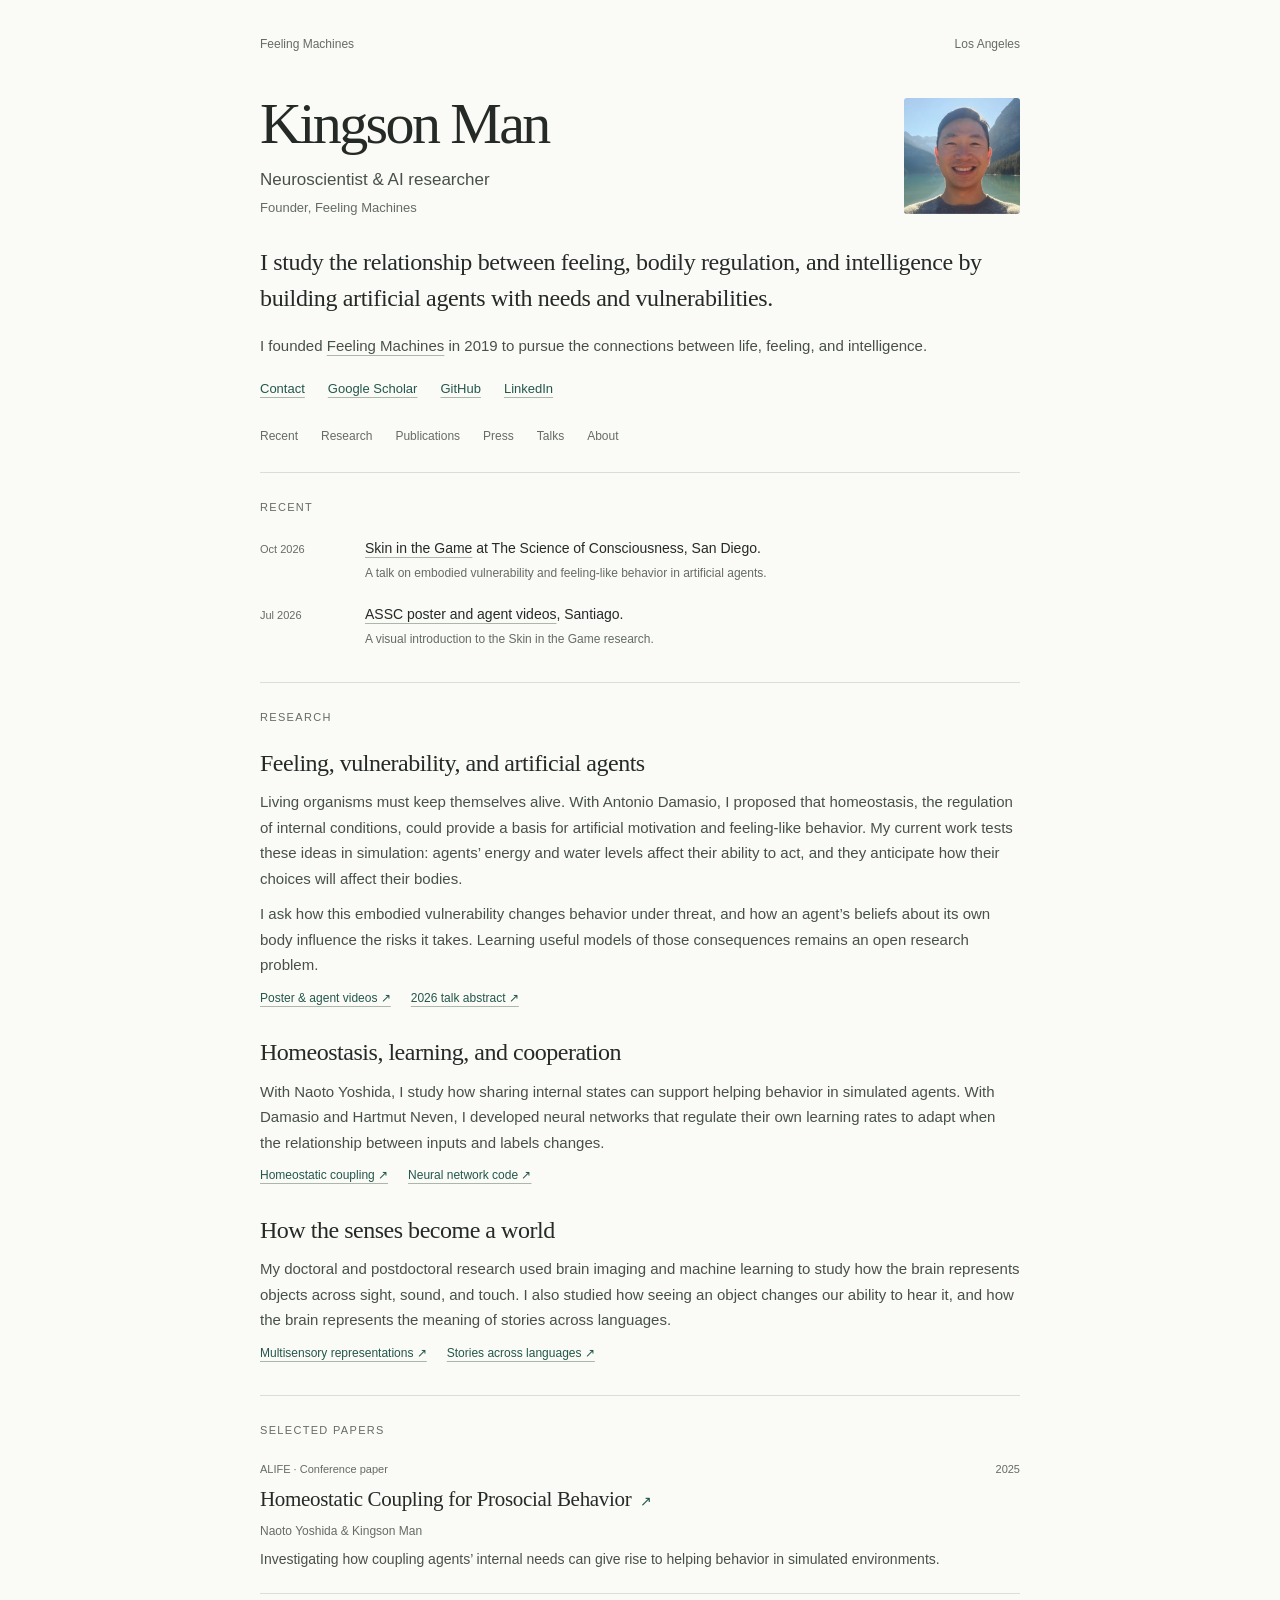
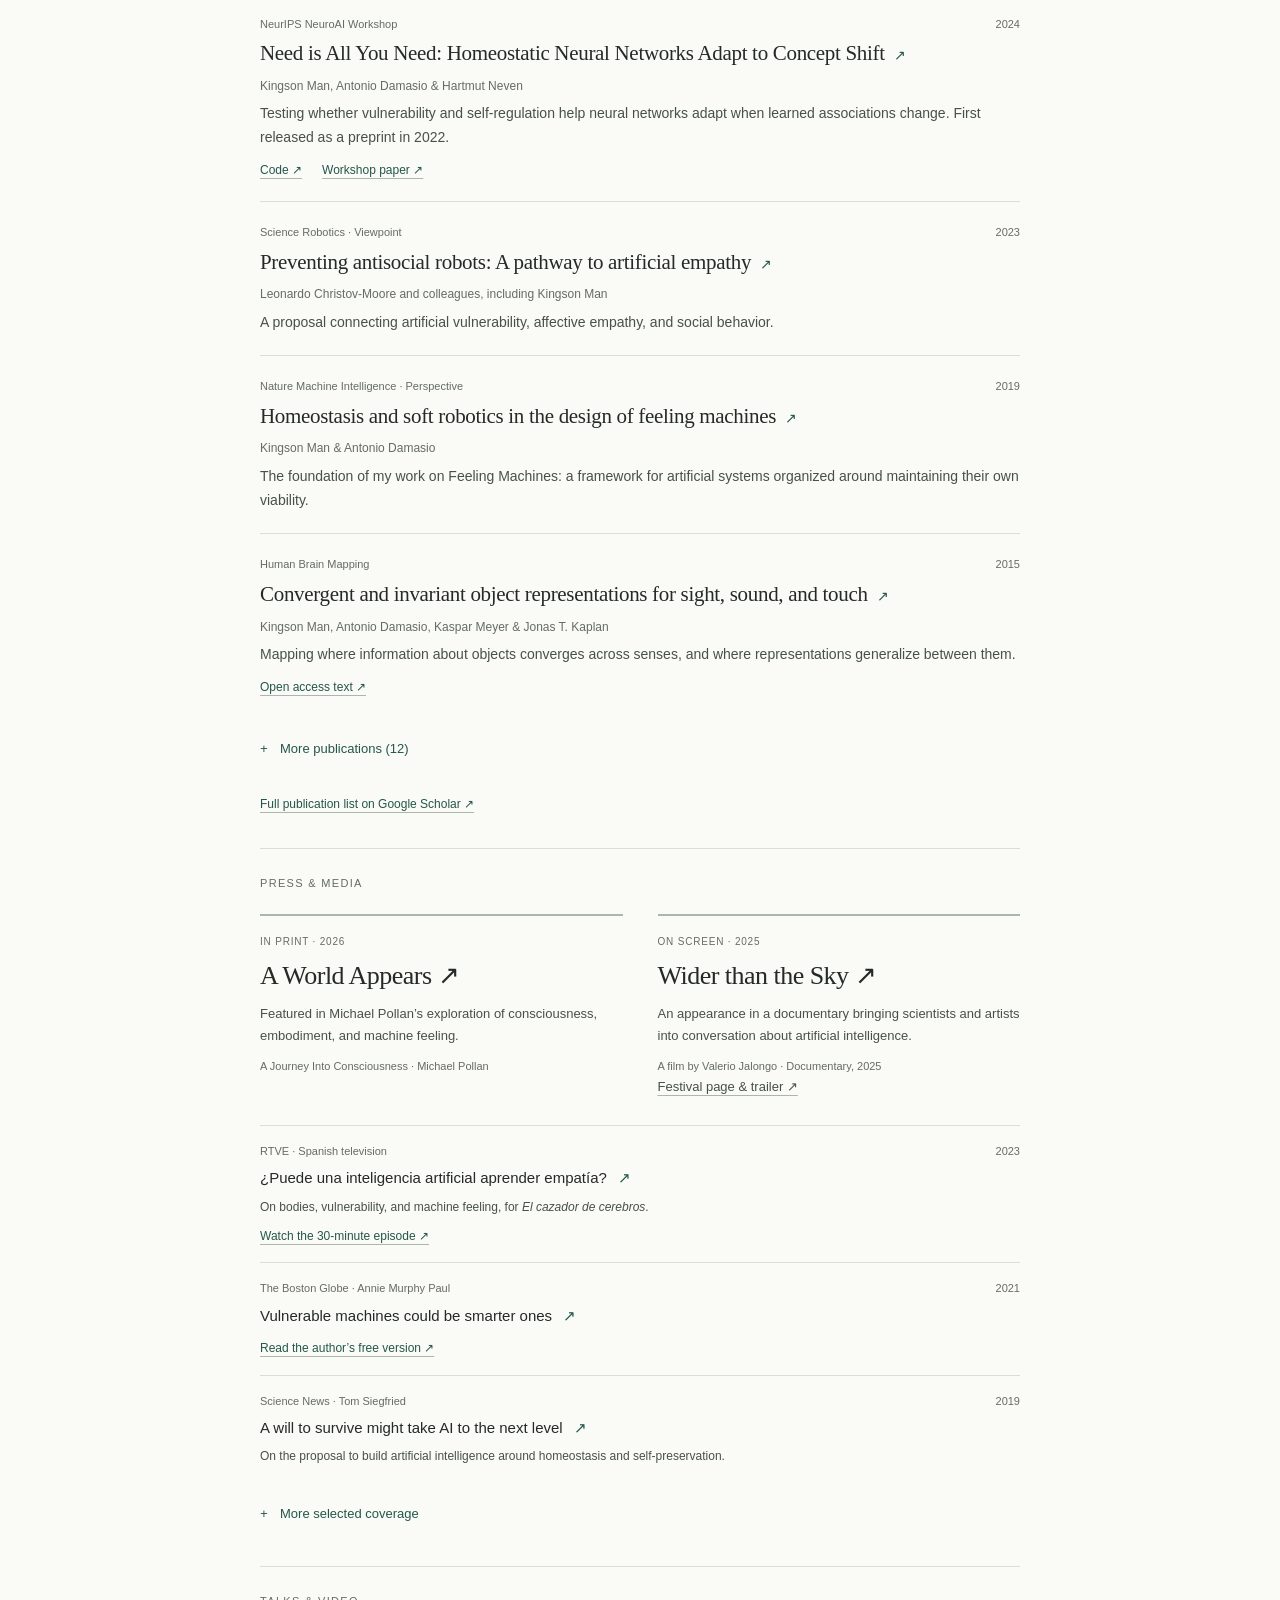
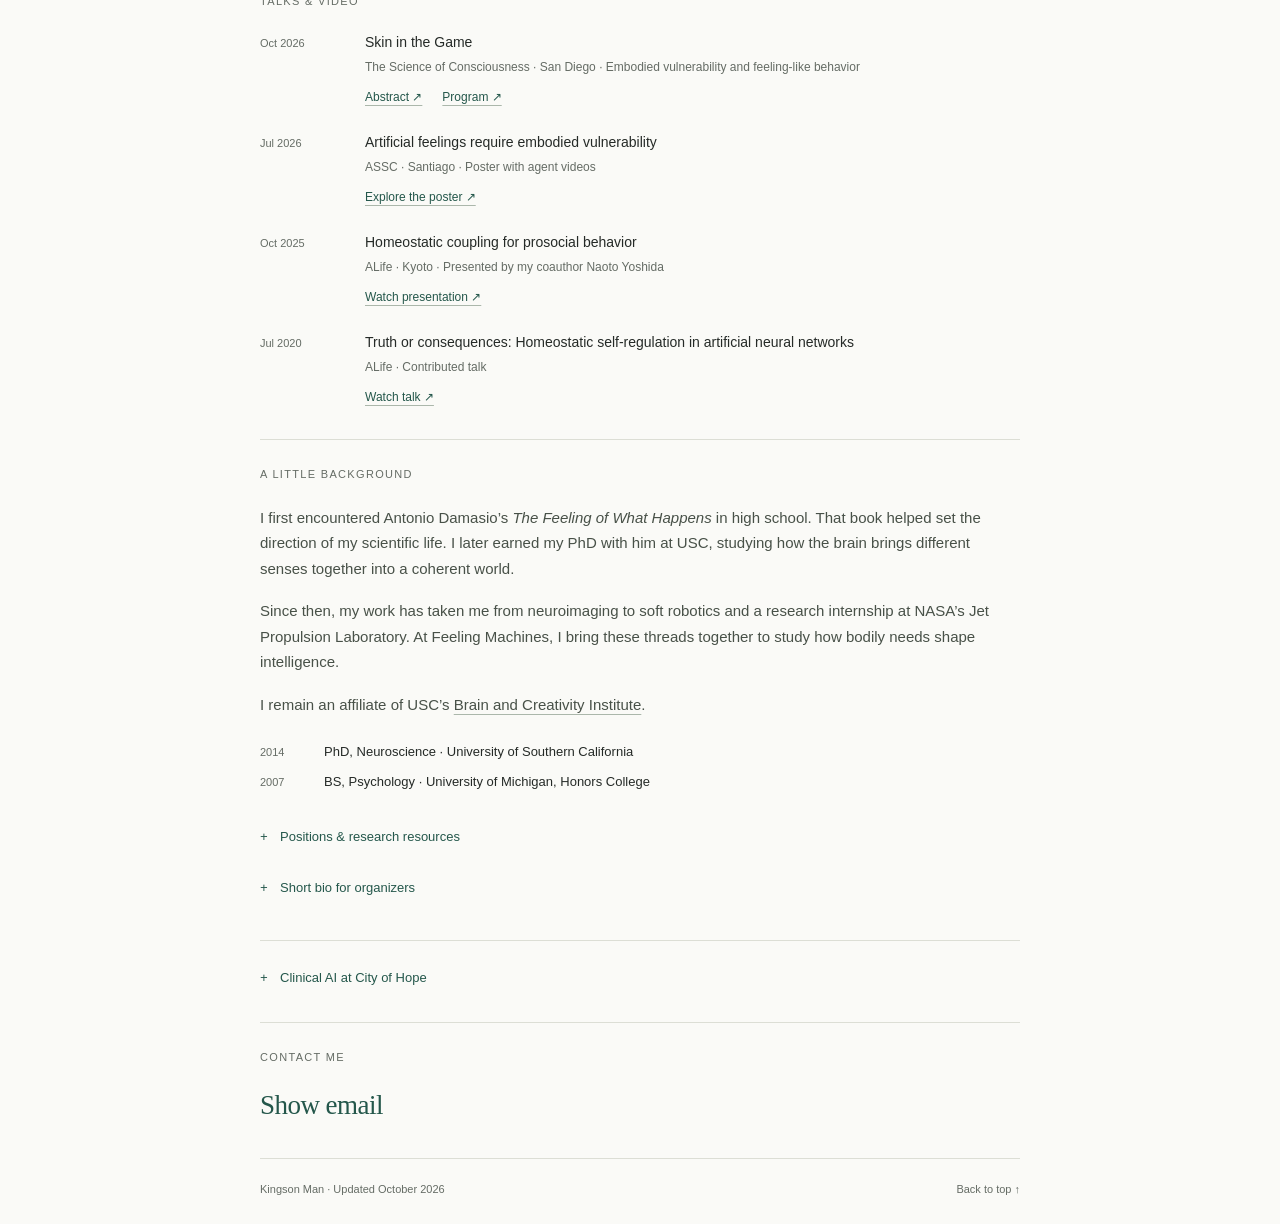
==== kingson/index.html @ 1a61a720 "Publish Kingson Man scientific profile" ====
<!doctype html>
<html lang="en">
<head>
  <meta charset="utf-8">
  <meta name="viewport" content="width=device-width, initial-scale=1">
  <meta name="description" content="Kingson Man is a neuroscientist studying feeling, homeostasis, and embodied intelligence at Feeling Machines. Research, selected publications, and press.">
  <link rel="canonical" href="https://feelingmachines.net/kingson/">
  <meta name="theme-color" content="#fafaf7">
  <meta name="author" content="Kingson Man">
  <meta property="og:title" content="Kingson Man — Neuroscience & AI">
  <meta property="og:description" content="Brains, bodies, and machines. Research, writing, and conversations with neuroscientist Kingson Man.">
  <meta property="og:type" content="profile">
  <meta property="og:url" content="https://feelingmachines.net/kingson/">
  <meta property="profile:first_name" content="Kingson">
  <meta property="profile:last_name" content="Man">
  <title>Kingson Man — Neuroscience & AI</title>
  <link rel="icon" type="image/svg+xml" href="./favicon.svg">
  <link rel="stylesheet" href="./styles.css">
  <script src="./contact.js" defer></script>
</head>
<body>
  <a class="skip-link" href="#main">Skip to content</a>
  <div class="page">
    <header class="masthead">
      <a class="home-link" href="https://www.feelingmachines.net/">Feeling Machines</a>
      <span class="location">Los Angeles</span>
    </header>
    <main id="main">
      <section class="intro" aria-labelledby="name">
        <div class="intro-heading">
          <h1 id="name">Kingson Man</h1>
          <p class="role">Neuroscientist &amp; AI researcher</p>
          <p class="affiliations">Founder, Feeling Machines</p>
        </div>
        <figure class="portrait">
          <img src="./assets/kingson-linkedin.jpg" width="200" height="200" alt="Kingson Man smiling beside a mountain lake" fetchpriority="high">
        </figure>
        <div class="intro-copy">
          <p class="lead">I study the relationship between feeling, bodily regulation, and intelligence by building artificial agents with needs and vulnerabilities.</p>
          <p>I founded <a href="https://www.feelingmachines.net/">Feeling Machines</a> in 2019 to pursue the connections between life, feeling, and intelligence.</p>
        </div>
        <div class="profile-links" aria-label="Profile links">
          <a href="#contact">Contact</a>
          <a href="https://scholar.google.com/citations?user=hG2vvYgAAAAJ&amp;hl=en">Google Scholar</a>
          <a href="https://github.com/kingsonman">GitHub</a>
          <a href="https://www.linkedin.com/in/kingson-man-005231173/">LinkedIn</a>
        </div>
      </section>
      <nav class="toc" aria-label="Sections">
        <a href="#recent">Recent</a><a href="#research">Research</a><a href="#publications">Publications</a><a href="#press">Press</a><a href="#talks">Talks</a><a href="#about">About</a>
      </nav>

      <section class="section" id="recent" aria-labelledby="recent-label">
        <h2 class="section-label" id="recent-label">Recent</h2>
        <div class="section-body">
          <ul class="dated-list">
            <li><time datetime="2026-10">Oct 2026</time><div><a href="https://tsc2026.org/abstracts_html/kingson-man.html">Skin in the Game</a> at The Science of Consciousness, San Diego.<small>A talk on embodied vulnerability and feeling-like behavior in artificial agents.</small></div></li>
            
            <li><time datetime="2026-07">Jul 2026</time><div><a href="https://feelingmachines.net/assc2026/">ASSC poster and agent videos</a>, Santiago.<small>A visual introduction to the Skin in the Game research.</small></div></li>
          </ul>
        </div>
      </section>

      <section class="section" id="research" aria-labelledby="research-label">
        <h2 class="section-label" id="research-label">Research</h2>
        <div class="section-body">
          <div class="research-topic">
            <h3>Feeling, vulnerability, and artificial agents</h3>
            <p>Living organisms must keep themselves alive. With Antonio Damasio, I proposed that homeostasis, the regulation of internal conditions, could provide a basis for artificial motivation and feeling-like behavior. My current work tests these ideas in simulation: agents’ energy and water levels affect their ability to act, and they anticipate how their choices will affect their bodies.</p>
            <p>I ask how this embodied vulnerability changes behavior under threat, and how an agent’s beliefs about its own body influence the risks it takes. Learning useful models of those consequences remains an open research problem.</p>
            <p class="resource-links"><a href="https://feelingmachines.net/assc2026/">Poster &amp; agent videos ↗</a><a href="https://tsc2026.org/abstracts_html/kingson-man.html">2026 talk abstract ↗</a></p>
          </div>
          <div class="research-topic">
            <h3>Homeostasis, learning, and cooperation</h3>
            <p>With Naoto Yoshida, I study how sharing internal states can support helping behavior in simulated agents. With Damasio and Hartmut Neven, I developed neural networks that regulate their own learning rates to adapt when the relationship between inputs and labels changes.</p>
            <p class="resource-links"><a href="https://arxiv.org/abs/2506.12894">Homeostatic coupling ↗</a><a href="https://github.com/kingsonman/homeostatic-neural-networks">Neural network code ↗</a></p>
          </div>
          
          <div class="research-topic">
            <h3>How the senses become a world</h3>
            <p>My doctoral and postdoctoral research used brain imaging and machine learning to study how the brain represents objects across sight, sound, and touch. I also studied how seeing an object changes our ability to hear it, and how the brain represents the meaning of stories across languages.</p>
            <p class="resource-links"><a href="https://doi.org/10.1002/hbm.22867">Multisensory representations ↗</a><a href="https://pmc.ncbi.nlm.nih.gov/articles/PMC6867091/">Stories across languages ↗</a></p>
          </div>
        </div>
      </section>

      <section class="section" id="publications" aria-labelledby="publications-label">
        <h2 class="section-label" id="publications-label">Selected papers</h2>
        <div class="section-body">
          <ol class="papers">
            
            <li class="paper">
              <div class="paper-meta"><span>ALIFE · Conference paper</span><time datetime="2025">2025</time></div>
              <h3><a href="https://arxiv.org/abs/2506.12894">Homeostatic Coupling for Prosocial Behavior <span class="arrow" aria-hidden="true">↗</span></a></h3>
              <p class="authors">Naoto Yoshida &amp; Kingson Man</p>
              <p>Investigating how coupling agents’ internal needs can give rise to helping behavior in simulated environments.</p>
            </li>
            
            <li class="paper">
              <div class="paper-meta"><span>NeurIPS NeuroAI Workshop</span><time datetime="2024">2024</time></div>
              <h3><a href="https://arxiv.org/abs/2205.08645">Need is All You Need: Homeostatic Neural Networks Adapt to Concept Shift <span class="arrow" aria-hidden="true">↗</span></a></h3>
              <p class="authors">Kingson Man, Antonio Damasio &amp; Hartmut Neven</p>
              <p>Testing whether vulnerability and self-regulation help neural networks adapt when learned associations change. First released as a preprint in 2022.</p><p class="resource-links"><a href="https://github.com/kingsonman/homeostatic-neural-networks">Code ↗</a><a href="https://openreview.net/forum?id=ryVUkFPfdF">Workshop paper ↗</a></p>
            </li>
            <li class="paper">
              <div class="paper-meta"><span>Science Robotics · Viewpoint</span><time datetime="2023">2023</time></div>
              <h3><a href="https://doi.org/10.1126/scirobotics.abq3658">Preventing antisocial robots: A pathway to artificial empathy <span class="arrow" aria-hidden="true">↗</span></a></h3>
              <p class="authors">Leonardo Christov-Moore and colleagues, including Kingson Man</p>
              <p>A proposal connecting artificial vulnerability, affective empathy, and social behavior.</p>
            </li>
            <li class="paper">
              <div class="paper-meta"><span>Nature Machine Intelligence · Perspective</span><time datetime="2019">2019</time></div>
              <h3><a href="https://www.nature.com/articles/s42256-019-0103-7">Homeostasis and soft robotics in the design of feeling machines <span class="arrow" aria-hidden="true">↗</span></a></h3>
              <p class="authors">Kingson Man &amp; Antonio Damasio</p>
              <p>The foundation of my work on Feeling Machines: a framework for artificial systems organized around maintaining their own viability.</p>
            </li>
            <li class="paper">
              <div class="paper-meta"><span>Human Brain Mapping</span><time datetime="2015">2015</time></div>
              <h3><a href="https://doi.org/10.1002/hbm.22867">Convergent and invariant object representations for sight, sound, and touch <span class="arrow" aria-hidden="true">↗</span></a></h3>
              <p class="authors">Kingson Man, Antonio Damasio, Kaspar Meyer &amp; Jonas T. Kaplan</p>
              <p>Mapping where information about objects converges across senses, and where representations generalize between them.</p><p class="resource-links"><a href="https://pmc.ncbi.nlm.nih.gov/articles/PMC6869094/">Open access text ↗</a></p>
            </li>
          </ol>
          <details class="bibliography"><summary>More publications (12)</summary><div class="bibliography-body"><h3>Homeostasis and feeling in artificial agents</h3><ol class="entries"><li><span class="when">2024</span><div class="what"><a href="https://arxiv.org/abs/2412.12103">Empathic coupling of homeostatic states for intrinsic prosociality</a><span class="sub">Yoshida N, <b class="me">Man K</b>. NeurIPS 2024 Workshop on Intrinsically Motivated Open-ended Learning.<span class="x"><a href="https://openreview.net/forum?id=efXcvMnqEl">OpenReview</a></span></span></div></li>
<li><span class="when">2021</span><div class="what"><a href="https://doi.org/10.1038/s42256-020-00281-z">AI reflections in 2020</a><span class="sub">Jobin A, <b class="me">Man K</b>, Damasio A, et al. <i>Nature Machine Intelligence</i> 3.</span></div></li>
<li><span class="when">2020</span><div class="what"><a href="https://doi.org/10.1162/isal_a_00341">Truth or consequences: Homeostatic self-regulation in artificial neural networks</a><span class="sub"><b class="me">Man K</b>, Damasio A. <i>Proceedings of the Artificial Life Conference 2020</i>, 146-147.<span class="x"><a href="https://www.youtube.com/watch?v=JtNFRAKdJ7U">video</a></span></span></div></li>
<li><span class="when">2019</span><div class="what"><a href="https://ceur-ws.org/Vol-2287/short3.pdf">Homeostatically motivated intelligence for feeling machines</a><span class="sub"><b class="me">Man K</b>, Damasio A. AAAI Spring Symposium on Towards Conscious AI Systems. CEUR Workshop Proceedings 2287.</span></div></li></ol>

<h3>Neuroscience</h3><ol class="entries"><li><span class="when">2020</span><div class="what"><a href="https://doi.org/10.1093/nc/niaa014">Seeing objects improves our hearing of the sounds they make</a><span class="sub"><b class="me">Man K</b>, Melo G, Damasio A, Kaplan J. <i>Neuroscience of Consciousness</i> 2020(1), niaa014.<span class="x"><a href="https://pmc.ncbi.nlm.nih.gov/articles/PMC7415264/">free text</a></span></span></div></li>
<li><span class="when">2017</span><div class="what"><a href="https://doi.org/10.1002/hbm.23814">Decoding the neural representation of story meanings across languages</a><span class="sub">Dehghani M, Boghrati R, <b class="me">Man K</b>, Hoover J, Gimbel SI, Vaswani A, Zevin JD, Immordino-Yang MH, Gordon AS, Damasio A, Kaplan JT. <i>Human Brain Mapping</i> 38(12), 6096-6106.<span class="x"><a href="https://pmc.ncbi.nlm.nih.gov/articles/PMC6867091/">free text</a></span></span></div></li>
<li><span class="when">2015</span><div class="what"><a href="https://doi.org/10.3389/fnhum.2015.00151">Multivariate cross-classification: Applying machine learning techniques to characterize abstraction in neural representations</a><span class="sub">Kaplan JT, <b class="me">Man K</b>, Greening SG. <i>Frontiers in Human Neuroscience</i> 9, 151.</span></div></li>
<li><span class="when">2014</span><div class="what"><a href="https://doi.org/10.25549/usctheses-c3-471975">Mapping the neural architecture of concepts</a><span class="sub"><b class="me">Man K</b>. PhD dissertation, University of Southern California.</span></div></li>
<li><span class="when">2013</span><div class="what"><a href="https://doi.org/10.1002/cne.23408">Neural convergence and divergence in the mammalian cerebral cortex: From experimental neuroanatomy to functional neuroimaging</a><span class="sub"><b class="me">Man K</b>, Kaplan J, Damasio H, Damasio A. <i>Journal of Comparative Neurology</i> 521(18), 4097-4111.<span class="x"><a href="https://pmc.ncbi.nlm.nih.gov/articles/PMC3853095/">free text</a></span></span></div></li>
<li><span class="when">2012</span><div class="what"><a href="https://doi.org/10.1523/JNEUROSCI.2342-12.2012">Sight and sound converge to form modality-invariant representations in temporoparietal cortex</a><span class="sub"><b class="me">Man K</b>, Kaplan JT, Damasio A, Meyer K. <i>Journal of Neuroscience</i> 32(47), 16629-16636.<span class="x"><a href="https://pmc.ncbi.nlm.nih.gov/articles/PMC3667662/">free text</a></span></span></div></li>
<li><span class="when">2008</span><div class="what"><a href="https://doi.org/10.1523/JNEUROSCI.5251-07.2008">Glutamatergic contributions to nicotinic acetylcholine receptor agonist-evoked cholinergic transients in the prefrontal cortex</a><span class="sub">Parikh V, <b class="me">Man K</b>, Decker MW, Sarter M. <i>Journal of Neuroscience</i> 28(14), 3769-3780.</span></div></li></ol>
<h3>Other</h3><ol class="entries"><li><span class="when">2020</span><div class="what"><a href="https://doi.org/10.2514/6.2020-2096">Explainable non-cooperative spacecraft pose estimation using convolutional neural networks</a><span class="sub">Alimo R, Jeong D, <b class="me">Man K</b>. AIAA SciTech 2020 Forum. Work from the NASA Jet Propulsion Laboratory.</span></div></li></ol></div></details>
          <p style="margin: 20px 0 0"><a class="inline-more" href="https://scholar.google.com/citations?user=hG2vvYgAAAAJ&amp;hl=en">Full publication list on Google Scholar ↗</a></p>
        </div>
      </section>

      <section class="section" id="press" aria-labelledby="press-label">
        <h2 class="section-label" id="press-label">Press &amp; media</h2>
        <div class="section-body">
          <div class="media-feature">
            <article class="feature">
              <p class="small-label">In print · 2026</p>
              <h3><a href="https://michaelpollan.com/books/a-world-appears/">A World Appears ↗</a></h3>
              <p>Featured in Michael Pollan’s exploration of consciousness, embodiment, and machine feeling.</p>
              <span class="feature-credit">A Journey Into Consciousness · Michael Pollan</span>
            </article>
            <article class="feature">
              <p class="small-label">On screen · 2025</p>
              <h3><a href="https://aurafilm.ch/portfolio-item/wider-than-the-sky/">Wider than the Sky ↗</a></h3>
              <p>An appearance in a documentary bringing scientists and artists into conversation about artificial intelligence.</p>
              <span class="feature-credit">A film by Valerio Jalongo · Documentary, 2025</span><p class="resource-links"><a href="https://www.visionsdureel.ch/en/film/2025/wider-than-the-sky/">Festival page &amp; trailer ↗</a></p>
            </article>
          </div>
          <ul class="media-list">
            
            <li class="media-item">
              <a href="https://www.rtve.es/play/noticias/20230607/inteligencia-artificial-consciencia-cazador-cerebros/2448740.shtml">
                <span class="media-kicker"><span>RTVE · Spanish television</span><time datetime="2023-06-07">2023</time></span>
                <span class="media-title" lang="es">¿Puede una inteligencia artificial aprender empatía? <span class="arrow" aria-hidden="true">↗</span></span>
              </a>
              <p class="media-description">On bodies, vulnerability, and machine feeling, for <em>El cazador de cerebros</em>.</p><p class="resource-links"><a href="https://www.rtve.es/play/videos/el-cazador-de-cerebros/siento-luego-existo/6901988/">Watch the 30-minute episode ↗</a></p>
            </li>
            <li class="media-item">
              <a href="https://www.bostonglobe.com/2021/10/08/opinion/vulnerable-machines-could-be-smarter-ones/">
                <span class="media-kicker"><span>The Boston Globe · Annie Murphy Paul</span><time datetime="2021-10-08">2021</time></span>
                <span class="media-title">Vulnerable machines could be smarter ones <span class="arrow" aria-hidden="true">↗</span></span>
              </a><p class="resource-links"><a href="https://anniemurphypaul.substack.com/p/our-intelligence-springs-from-our">Read the author’s free version ↗</a></p>
            </li>
            <li class="media-item">
              <a href="https://www.sciencenews.org/article/will-to-survive-might-take-artificial-intelligence-next-level">
                <span class="media-kicker"><span>Science News · Tom Siegfried</span><time datetime="2019-11-10">2019</time></span>
                <span class="media-title">A will to survive might take AI to the next level <span class="arrow" aria-hidden="true">↗</span></span>
              </a>
              <p class="media-description">On the proposal to build artificial intelligence around homeostasis and self-preservation.</p>
            </li>
          </ul>
          <details>
            <summary>More selected coverage</summary>
            <ul class="archive-list">
              <li><a href="https://onbeing.org/programs/michael-pollan-the-mystery-of-consciousness/">Michael Pollan: The Mystery of Consciousness</a><small>On Being · 2026 · A brief mention of my work in Pollan’s interview with Krista Tippett</small></li>
              <li><a href="https://dornsife.usc.edu/news/stories/can-we-prevent-ai-from-acting-like-a-sociopath/">Can we prevent AI from acting like a sociopath?</a><small>USC Dornsife · 2026 · Coverage of research on artificial vulnerability and empathy</small></li>
              <li><a href="https://www.popularmechanics.com/technology/robots/a29831507/robots-mortality/">Robots Need to Know They Can Die at Any Minute, Just Like the Rest of Us</a><small>Popular Mechanics · Caroline Delbert · 2019</small></li>
              <li><a href="https://today.usc.edu/found-in-translation-usc-scientists-map-brain-responses-to-stories-in-three-different-languages/">Found in translation: USC scientists map brain responses to stories in three different languages</a><small>USC Today · 2017 · Coverage of our neuroscience research</small></li>
              <li><a href="https://michaelpollan.com/interviews/consciousness-is-really-under-siege/">“Consciousness is really under siege”</a><small>Michael Pollan discusses his profile of my research · New Scientist · 2026</small></li>
              <li><a href="https://nautil.us/if-you-meet-et-in-space-kill-him-917243/">If You Meet ET in Space, Kill Him</a><small>George Musser on cooperation and artificial empathy · Nautilus · 2024</small></li>
              <li><a href="https://www.sciencenews.org/article/robots-feel-pain-artificial-intelligence">Linking sense of touch to facial movement inches robots toward ‘feeling’ pain</a><small>Expert commentary on responding to pain and experiencing it · Science News · 2020</small></li>
              <li><a href="https://dornsife.usc.edu/news/stories/do-humans-dream-of-androids-dreaming/">Do Humans Dream of Androids Dreaming?</a><small>Human–AI relationships and research on machine feeling · USC Dornsife · 2020</small></li>
              <li><a href="https://dornsife.usc.edu/news/stories/castle-in-the-clouds/">Castle in the Clouds</a><small>An early look at my work on how the senses come together · USC Dornsife · 2013</small></li>
            </ul>
          </details>
        </div>
      </section>

      <section class="section" id="talks" aria-labelledby="talks-label">
        <h2 class="section-label" id="talks-label">Talks &amp; video</h2>
        <div class="section-body">
          <ul class="dated-list talks-list">
            <li><time datetime="2026-10">Oct 2026</time><div><strong>Skin in the Game</strong><small>The Science of Consciousness · San Diego · Embodied vulnerability and feeling-like behavior</small><p class="resource-links"><a href="https://tsc2026.org/abstracts_html/kingson-man.html">Abstract ↗</a><a href="https://tsc2026.org/concurrent.html">Program ↗</a></p></div></li>
            <li><time datetime="2026-07">Jul 2026</time><div><strong>Artificial feelings require embodied vulnerability</strong><small>ASSC · Santiago · Poster with agent videos</small><p class="resource-links"><a href="https://feelingmachines.net/assc2026/">Explore the poster ↗</a></p></div></li>
            <li><time datetime="2025-10">Oct 2025</time><div><strong>Homeostatic coupling for prosocial behavior</strong><small>ALife · Kyoto · Presented by my coauthor Naoto Yoshida</small><p class="resource-links"><a href="https://www.youtube.com/watch?v=c7TW3SVz16Q&amp;t=865s">Watch presentation ↗</a></p></div></li>
            
            <li><time datetime="2020-07">Jul 2020</time><div><strong>Truth or consequences: Homeostatic self-regulation in artificial neural networks</strong><small>ALife · Contributed talk</small><p class="resource-links"><a href="https://www.youtube.com/watch?v=JtNFRAKdJ7U">Watch talk ↗</a></p></div></li>
          </ul>
        </div>
      </section>

      <section class="section background" id="about" aria-labelledby="about-label">
        <h2 class="section-label" id="about-label">A little background</h2>
        <div class="section-body">
          <p>I first encountered Antonio Damasio’s <em>The Feeling of What Happens</em> in high school. That book helped set the direction of my scientific life. I later earned my PhD with him at USC, studying how the brain brings different senses together into a coherent world.</p>
          <p>Since then, my work has taken me from neuroimaging to soft robotics and a research internship at NASA’s Jet Propulsion Laboratory. At Feeling Machines, I bring these threads together to study how bodily needs shape intelligence.</p>
          <p>I remain an affiliate of USC’s <a href="https://dornsife.usc.edu/bci/people-2/">Brain and Creativity Institute</a>.</p>
          <ul class="credentials" aria-label="Education">
            <li><time datetime="2014">2014</time><span>PhD, Neuroscience · University of Southern California</span></li>
            <li><time datetime="2007">2007</time><span>BS, Psychology · University of Michigan, Honors College</span></li>
          </ul>
          <details class="positions">
            <summary>Positions &amp; research resources</summary>
            <ul class="dated-list">
              <li><span class="date">2019–now</span><div>Founder &amp; Principal Investigator<small>Feeling Machines</small></div></li>
              
              
              <li><span class="date">2021–2023</span><div>Research Assistant Professor of Psychology<small>University of Southern California</small></div></li>
              <li><span class="date">2014–2021</span><div>Research Associate, then Senior Research Associate<small>USC Brain and Creativity Institute</small></div></li>
              <li><span class="date">2019</span><div>Research Intern, Deep Learning Technologies Group<small>NASA Jet Propulsion Laboratory</small></div></li>
            </ul>
            <ul class="archive-list research-resources">
              <li><a href="https://patents.google.com/patent/US12118449B2">Design of machines with feeling analogues</a><small>Damasio &amp; Man · US Patent 12,118,449 · 2024</small></li>
              
            </ul>
          </details>
          <details class="short-bio">
            <summary>Short bio for organizers</summary>
            <p>Kingson Man is a neuroscientist and founder of Feeling Machines, where he studies homeostasis, vulnerability, and adaptive behavior in artificial agents. He earned his PhD at USC with Antonio Damasio. His research has appeared in <em>Nature Machine Intelligence</em> and <em>Science Robotics</em>, and is featured in Michael Pollan’s <em>A World Appears</em> and Valerio Jalongo’s documentary <em>Wider than the Sky</em>.</p>
          </details>
        </div>
      </section>

      <section class="section clinical" aria-label="Clinical AI at City of Hope">
        <details id="clinical-work">
          <summary>Clinical AI at City of Hope</summary>
          <div class="clinical-body">
            <p>Alongside Feeling Machines, I lead applied AI projects in oncology at <a href="https://www.cityofhope.org/">City of Hope</a>. I’m a Data Science Manager, with a courtesy appointment as Associate Professor at the Beckman Research Institute.</p>
            <div class="research-topic">
            <h3>Research</h3>
            <p>At City of Hope, I lead work on HopeLLM, a clinical AI platform for extracting and retrieving information from oncology records. We evaluate model outputs with clinicians on real cases. Projects include clinical trial matching and RESiN, a method designed to examine every note before answering a clinical question.</p>
            <p class="resource-links"><a href="https://www.cityofhope.org/about-city-of-hope/newsroom/city-of-hope-leads-ai-powered-health-care-innovations-launches-generative-ai-tool">HopeLLM announcement ↗</a><a href="https://ascopubs.org/doi/10.1200/CCI-25-00011">Oncology retrieval paper ↗</a></p>
          </div>
            <h3>Selected papers</h3>
            <ol class="papers"><li class="paper" id="resin">
              <div class="paper-meta"><span>NeurIPS GenAI4Health Workshop · Accepted demo</span><time datetime="2026">2026</time></div>
              <h3>Read Every Single Note (RESiN): Coverage-First Clinical Data Abstraction Beyond RAG</h3>
              <p class="authors">Armin Shayesteh Zadeh, Sakhawat Hossain Saimon, Sunmin Park &amp; Kingson Man</p>
              <p>A method designed to examine the full clinical note history before answering a question.</p>
            </li><li class="paper">
              <div class="paper-meta"><span>JCO Clinical Cancer Informatics</span><time datetime="2025">2025</time></div>
              <h3><a href="https://ascopubs.org/doi/10.1200/CCI-25-00011">Enhancing Oncology-Specific Question Answering With Large Language Models Through Fine-Tuned Embeddings With Synthetic Data <span class="arrow" aria-hidden="true">↗</span></a></h3>
              <p class="authors">Lu, Mehdinia, Man, Wong, Mao &amp; Eftekhari</p>
              <p>Adapting embeddings to oncology records to improve retrieval for clinical question answering.</p>
            </li></ol>
            <div class="bibliography"><h3>Earlier papers &amp; demonstrations</h3><ol class="entries"><li><span class="when">2025</span><div class="what">End-to-end clinical trial matching on real-world unstructured clinical data<span class="sub">Lu K, Mehdinia S, Mao A, Wong CW, Eftekhari Z, <b class="me">Man K</b>. Machine Learning for Health (ML4H) 2025, demo track.</span></div></li>
<li><span class="when">2024</span><div class="what">HopeLLM: A cancer specializing framework for multi-data abstraction from patients’ entire clinical note histories<span class="sub">Lu K, Mehdinia S, Mao A, Bonner J, Pal S, Ebrahimi H, Li YR, Tam A, Wong CW, Eftekhari Z, <b class="me">Man K</b>. Machine Learning for Health (ML4H) 2024, demo track.</span></div></li>
<li><span class="when">2024</span><div class="what"><a href="https://doi.org/10.1016/j.ijrobp.2024.07.1367">Automated extraction of PSA values from unstructured medical records with a large language model for cancer</a><span class="sub">Eustace NJ, <b class="me">Man K</b>, Lu T, Mehdinia S, Tam A, Ladbury CJ, Li YR. <i>International Journal of Radiation Oncology, Biology, Physics</i> 120(2, Supplement), e621-e622. Meeting abstract.</span></div></li>
<li><span class="when">2024</span><div class="what"><a href="https://doi.org/10.1093/oncolo/oyae181.055">Use of artificial intelligence to derive International Metastatic Renal Cell Carcinoma Database Consortium (IMDC) elements from unstructured medical records</a><span class="sub">Jaime-Casas S, Ebrahimi H, <b class="me">Man K</b>, et al. <i>The Oncologist</i> 29(Suppl 1), S34-S35. Meeting abstract.</span></div></li>
<li><span class="when">2023</span><div class="what"><a href="https://doi.org/10.1200/JCO.2023.41.16_suppl.e12563">Clustering whole-exome sequences of breast cancer and associations with staging and molecular subtype</a><span class="sub"><b class="me">Man K</b>, Lim A, Eftekhari Z, Wong CW. <i>Journal of Clinical Oncology</i> 41(16 suppl), e12563. Meeting abstract.</span></div></li></ol></div>
            <h3>Press &amp; talks</h3>
            <ul class="media-list"><li class="media-item">
              <a href="https://about.fb.com/news/2024/12/open-source-ai-is-leading-to-breakthroughs-in-healthcare-education-and-entrepreneurship/">
                <span class="media-kicker"><span>Meta · Company feature</span><time datetime="2024-12-11">2024</time></span>
                <span class="media-title">Open Source AI is Leading to Breakthroughs in Healthcare, Education and Entrepreneurship <span class="arrow" aria-hidden="true">↗</span></span>
              </a>
              <p class="media-description">A conversation about our team’s work on clinical trial matching at City of Hope.</p>
            </li></ul>
            <ul class="dated-list talks-list"><li><time datetime="2025-03">Mar 2025</time><div><strong>Science Fiction or Real Science? AI + Health Hype vs Reality</strong><small>SXSW · Austin · A panel with Gabi Viljoen and Shawna Butler</small><p class="resource-links"><a href="https://www.youtube.com/watch?v=UQM1WplcZ6E">Watch panel ↗</a><a href="https://schedule.sxsw.com/2025/events/PP156055">Program ↗</a></p></div></li></ul>
            <h3>Positions &amp; resources</h3>
            <ul class="dated-list"><li><span class="date">2021–now</span><div>Applied AI &amp; Precision Medicine<small>City of Hope · Data Science Manager since 2025; previously Principal, Lead, and Senior Data Scientist</small></div></li><li><span class="date">2023–now</span><div>Associate Professor, courtesy appointment<small>Beckman Research Institute of City of Hope</small></div></li></ul>
            <ul class="archive-list research-resources"><li><a href="https://github.com/California-Teachers-Study/ai-ml-supplement">AI &amp; machine learning tutorials for the California Teachers Study</a><small>Open research notebooks · Team resource</small></li></ul>
          </div>
        </details>
      </section>

      <section class="section contact" id="contact" aria-labelledby="contact-label">
        <h2 class="section-label" id="contact-label">Contact me</h2>
        <div class="section-body">
          <button class="email email-reveal" type="button" aria-controls="email-address" aria-expanded="false" hidden>Show email</button>
          <a class="email" id="email-address" hidden></a>
          <noscript><p>Please enable JavaScript to reveal the email address.</p></noscript>
        </div>
      </section>
    </main>
    <footer class="footer"><span>Kingson Man · Updated October 2026</span><a href="#name">Back to top ↑</a></footer>
  </div>
</body>
</html>
---- kingson/styles.css ----
:root { color-scheme: light dark; --paper: #fafaf7; --ink: #252a27; --body: #485148; --muted: #656c65; --rule: #dcded5; --green: #24574b; --link-line: #abb7ab; --selection: #d9e6d9; }
* { box-sizing: border-box; }
html { scroll-padding-top: 30px; -webkit-text-size-adjust: 100%; }
body { margin: 0; background: var(--paper); color: var(--ink); font: 16px/1.7 -apple-system, BlinkMacSystemFont, "Segoe UI", sans-serif; -webkit-font-smoothing: antialiased; }
::selection { background: var(--selection); }
a { color: inherit; text-decoration-color: var(--link-line); text-underline-offset: 4px; text-decoration-thickness: 1px; }
a:hover { color: var(--green); text-decoration-color: currentColor; }
a:focus-visible, summary:focus-visible, button:focus-visible { outline: 2px solid var(--green); outline-offset: 5px; border-radius: 2px; }
.skip-link { position: absolute; left: 20px; top: -80px; background: var(--paper); padding: 10px 16px; z-index: 10; }
.skip-link:focus { top: 14px; }
.page { max-width: 840px; margin: 0 auto; padding: 0 40px; }
.masthead { padding: 34px 0 31px; display: flex; justify-content: space-between; font-size: 12px; color: var(--muted); }
.home-link { text-decoration: none; }
.intro { display: grid; grid-template-columns: minmax(0,1fr) 116px; gap: 25px 30px; padding: 7px 0 26px; }
h1 { font: 400 58px/1.1 Georgia, "Times New Roman", serif; letter-spacing: -.045em; margin: 0 0 10px; }
.role { margin: 0 0 3px; color: var(--body); font-size: 17px; }
.affiliations { margin: 0; color: var(--muted); font-size: 13px; line-height: 1.6; }
.portrait { margin: 6px 0 0; }
.portrait img { width: 116px; height: 116px; display: block; border-radius: 3px; object-fit: cover; }
.intro-copy, .profile-links { grid-column: 1 / -1; }
.intro .lead { font: 400 24px/1.5 Georgia, "Times New Roman", serif; letter-spacing: -.015em; margin: 0 0 17px; }
.intro-copy > p:not(.lead) { color: var(--body); margin: 0; font-size: 15px; }
.profile-links { display: flex; flex-wrap: wrap; gap: 10px 23px; margin-top: -5px; font-size: 13px; color: var(--green); }
.toc { display: flex; flex-wrap: wrap; gap: 5px 23px; padding: 0 0 25px; color: var(--muted); font-size: 12px; }
.toc a { text-decoration: none; }
.toc a:hover { text-decoration: underline; }
.section { border-top: 1px solid var(--rule); padding: 26px 0 32px; }
.section-label { margin: 0 0 22px; color: var(--muted); font: 500 11px/1.5 -apple-system, BlinkMacSystemFont, "Segoe UI", sans-serif; text-transform: uppercase; letter-spacing: .12em; }
.section-body > :first-child { margin-top: 0; }
.section-title { font: 400 30px/1.3 Georgia, serif; margin: 0 0 20px; }
.research-topic { margin-bottom: 28px; }
.research-topic:last-child { margin-bottom: 0; }
.research-topic h3 { font: 400 24px/1.35 Georgia, serif; letter-spacing: -.02em; margin: 0 0 10px; }
.research-topic p { color: var(--body); margin: 0 0 10px; font-size: 15px; }
.resource-links { display: flex; flex-wrap: wrap; gap: 5px 20px; font-size: 12px; line-height: 1.7; margin: 9px 0 0; color: var(--green); }
.research-topic p.resource-links, .paper p.resource-links, .feature p.resource-links { color: var(--green); font-size: 12px; margin: 10px 0 0; }
.dated-list { list-style: none; padding: 0; margin: 0; }
.dated-list > li { display: grid; grid-template-columns: 88px minmax(0,1fr); gap: 17px; margin: 0 0 19px; font-size: 14px; }
.dated-list > li:last-child { margin-bottom: 0; }
.dated-list time, .dated-list .date { font-size: 11px; line-height: 2.2; color: var(--muted); white-space: nowrap; font-variant-numeric: tabular-nums; }
.dated-list small { display: block; font-size: 12px; color: var(--muted); line-height: 1.65; margin-top: 3px; }
.dated-list strong { font-weight: 500; }
.talks-list > li { margin-bottom: 24px; }
.papers { list-style: none; padding: 0; margin: 0; }
.paper { padding: 21px 0; border-top: 1px solid var(--rule); }
.paper:first-child { border-top: 0; padding-top: 0; }
.paper-meta { display: flex; justify-content: space-between; gap: 20px; color: var(--muted); font-size: 11px; margin-bottom: 6px; }
.paper h3 { font: 400 21px/1.4 Georgia, serif; letter-spacing: -.015em; margin: 0 0 7px; }
.paper h3 a { text-decoration: none; }
.paper h3 a:hover { text-decoration: underline; }
.paper h3 .arrow { display: inline-block; font: 400 14px/1.2 sans-serif; color: var(--green); margin-left: 4px; }
.paper .authors { color: var(--muted); font-size: 12px; margin: 0 0 6px; }
.paper p { color: var(--body); font-size: 14px; line-height: 1.7; margin: 0; }
details { margin-top: 12px; }
summary { cursor: pointer; width: fit-content; color: var(--green); font-size: 13px; list-style: none; padding: 8px 0; }
summary::-webkit-details-marker { display: none; }
summary::before { content: "+"; display: inline-block; width: 20px; font-family: monospace; }
details[open] > summary::before { content: "−"; }
details[open] > summary { margin-bottom: 16px; }
.inline-more { color: var(--green); font-size: 12px; }
.archive-list { padding: 0; margin: 0; list-style: none; }
.archive-list li { padding: 13px 0; border-top: 1px solid var(--rule); font-size: 14px; }
.archive-list small { display: block; color: var(--muted); font-size: 11px; margin-top: 5px; line-height: 1.65; }
.bibliography h3 { font: 400 22px/1.4 Georgia, serif; margin: 28px 0 13px; }
.bibliography h3:first-child { margin-top: 0; }
.entries { list-style: none; padding: 0; margin: 0; }
.entries > li { display: grid; grid-template-columns: 48px minmax(0,1fr); gap: 16px; padding: 11px 0; font-size: 14px; }
.when { color: var(--muted); font-size: 11px; padding-top: 3px; font-variant-numeric: tabular-nums; }
.what { min-width: 0; }
.sub { display: block; color: var(--muted); font-size: 12px; margin-top: 5px; }
.me { font-weight: 500; }
.x { display: block; margin-top: 6px; font-size: 11px; }
.x a { margin-right: 15px; color: var(--green); }
.media-feature { display: grid; grid-template-columns: 1fr 1fr; gap: 35px; margin-bottom: 27px; }
.feature { border-top: 2px solid var(--link-line); padding-top: 17px; }
.small-label { margin: 0 0 9px; color: var(--muted); font-size: 10px; letter-spacing: .08em; text-transform: uppercase; }
.feature h3 { font: 400 26px/1.3 Georgia, serif; letter-spacing: -.02em; margin: 0 0 10px; }
.feature h3 a { text-decoration: none; }
.feature h3 a:hover { text-decoration: underline; }
.feature p:not(.small-label) { color: var(--body); font-size: 13px; margin: 0; line-height: 1.7; }
.feature-credit { display: block; color: var(--muted); font-size: 11px; margin-top: 10px; }
.media-list { list-style: none; padding: 0; margin: 0; }
.media-item { border-top: 1px solid var(--rule); padding: 16px 0; }
.media-item > a { display: block; text-decoration: none; }
.media-item > a:hover .media-title { text-decoration: underline; text-underline-offset: 4px; }
.media-kicker { display: flex; justify-content: space-between; gap: 15px; color: var(--muted); font-size: 11px; margin-bottom: 4px; }
.media-title { font-size: 15px; line-height: 1.5; }
.media-title .arrow { color: var(--green); margin-left: 7px; white-space: nowrap; }
.media-description { color: var(--body); font-size: 12px; margin: 5px 0 0; }
.background p { font-size: 15px; color: var(--body); margin: 0 0 17px; }
.credentials { padding: 0; margin: 24px 0; list-style: none; }
.credentials li { display: grid; grid-template-columns: 48px minmax(0,1fr); gap: 16px; margin: 8px 0; font-size: 13px; }
.credentials time { font-size: 11px; color: var(--muted); padding-top: 2px; }
.positions .dated-list { margin-bottom: 24px; }
.clinical > details { margin: 0; }
.clinical > details > summary { padding: 0; }
.clinical-body > p { color: var(--body); font-size: 15px; margin: 0 0 24px; }
.clinical-body h3 { font: 400 22px/1.4 Georgia, serif; margin: 28px 0 13px; }
.clinical-body .paper h3 { font-size: 21px; margin: 0 0 7px; }
.clinical-body .talks-list, .clinical-body .research-resources { margin-top: 22px; }
.contact { padding-bottom: 33px; }
.contact p { margin: 0 0 13px; color: var(--body); font-size: 14px; }
.email { color: var(--green); font: 400 27px/1.4 Georgia, serif; letter-spacing: -.02em; text-decoration: none; overflow-wrap: anywhere; }
.email:hover { text-decoration: underline; }
.email-reveal { border: 0; padding: 0; background: none; cursor: pointer; text-align: left; }
.footer { border-top: 1px solid var(--rule); display: flex; justify-content: space-between; gap: 15px; padding: 21px 0 30px; color: var(--muted); font-size: 11px; }
.footer a { text-decoration: none; }
@media (prefers-color-scheme: dark) {
  :root { --paper: #191d1a; --ink: #e4e8df; --body: #c1c9bd; --muted: #a2ac9f; --rule: #373e36; --green: #a6cdb8; --link-line: #647b68; --selection: #355844; }
}
@media (max-width: 600px) {
  .page { padding: 0 23px; }
  .masthead { padding: 22px 0 25px; font-size: 11px; }
  .intro { grid-template-columns: minmax(0,1fr) 78px; gap: 22px 16px; padding-top: 0; }
  h1 { font-size: 43px; white-space: nowrap; }
  .role { font-size: 15px; }
  .affiliations { font-size: 12px; }
  .portrait { margin-top: 5px; }
  .portrait img { width: 78px; height: 78px; }
  .intro .lead { font-size: 23px; line-height: 1.5; }
  .profile-links { gap: 5px 21px; font-size: 12px; }
  .toc { gap: 8px 21px; font-size: 12px; }
  .section { padding: 23px 0 28px; }
  .section-label { margin-bottom: 21px; }
  .dated-list > li { grid-template-columns: 65px minmax(0,1fr); gap: 12px; font-size: 14px; }
  .dated-list time, .dated-list .date { font-size: 10px; }
  .research-topic h3 { font-size: 23px; }
  .media-feature { gap: 24px; }
  .feature h3 { font-size: 23px; }
  .paper-meta { font-size: 10px; }
  .email { font-size: 24px; }
  .positions .dated-list > li { grid-template-columns: 1fr; gap: 2px; }
}
@media (max-width: 360px) {
  .intro { grid-template-columns: minmax(0,1fr) 58px; gap: 22px 12px; }
  h1 { font-size: 37px; }
  .portrait img { width: 58px; height: 58px; }
  .media-feature { grid-template-columns: 1fr; gap: 25px; }
  .email { font-size: 20px; }
  .dated-list > li { grid-template-columns: 1fr; gap: 2px; }
}
@media print {
  :root { color-scheme: light; --paper: white; --ink: black; --body: #222; --muted: #444; --rule: #ccc; --green: #222; }
  body { font-size: 11pt; }
  .page { max-width: none; padding: 0; }
  .masthead, .skip-link, .toc, .footer { display: none; }
  .intro { padding-top: 0; }
  .paper, .research-topic, .dated-list > li { break-inside: avoid; }
  a { text-decoration: none; }
}
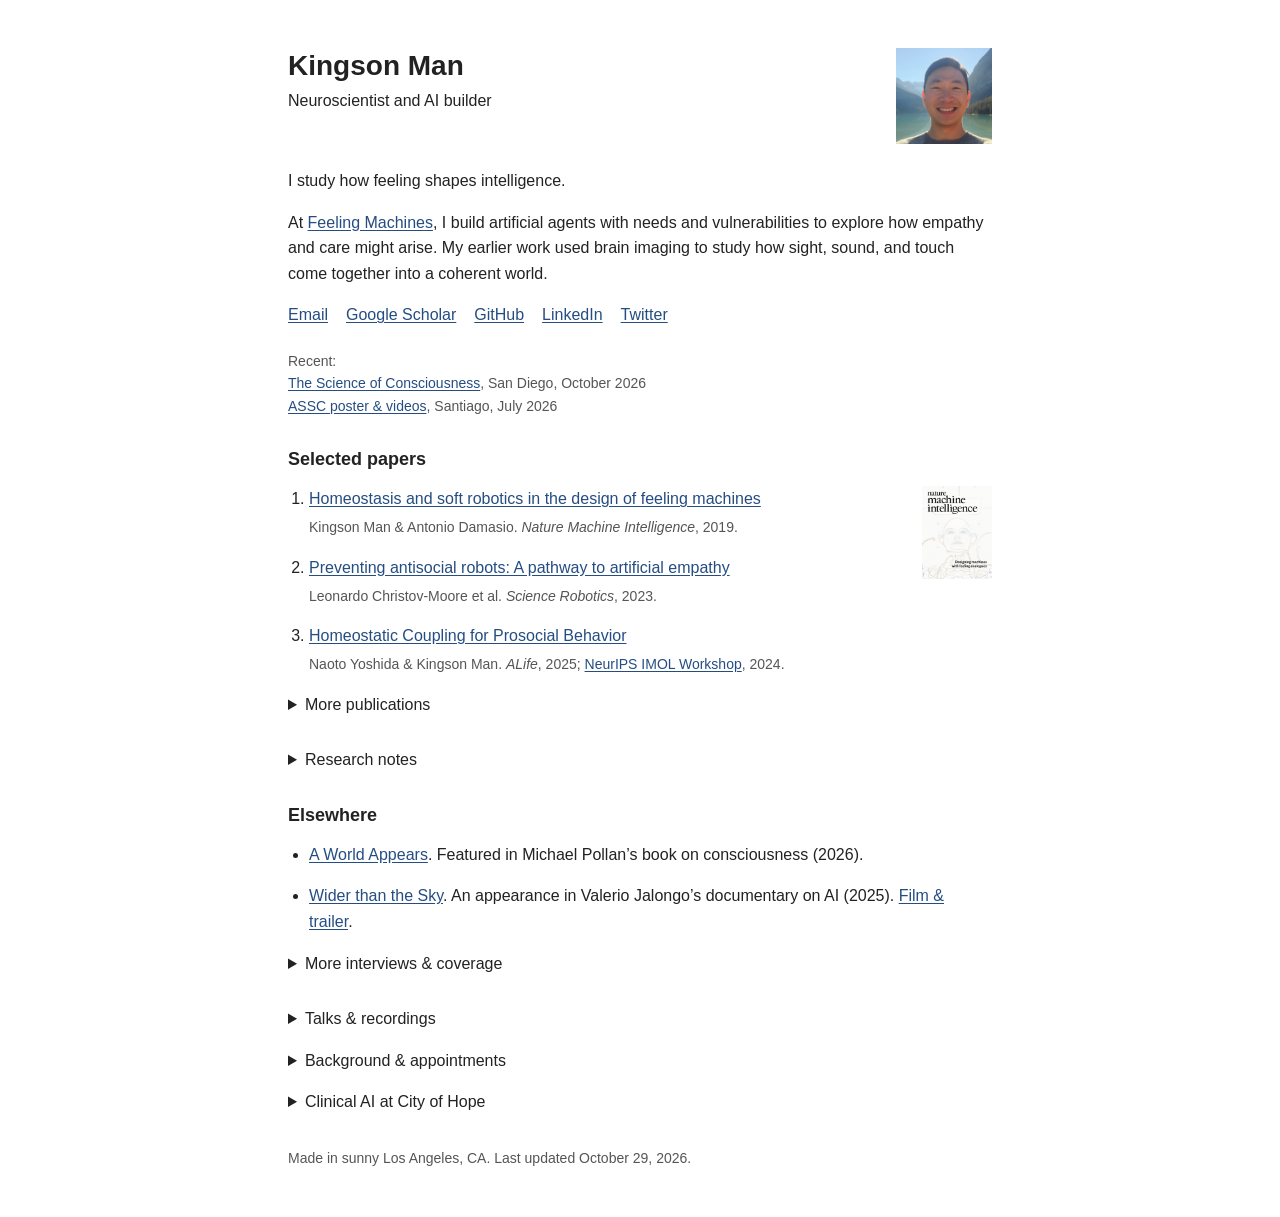
==== commit d8aa604e: "Publish the revised Kingson Man profile" ====
--- a/kingson/index.html
+++ b/kingson/index.html
@@ -3,125 +3,99 @@
 <head>
   <meta charset="utf-8">
   <meta name="viewport" content="width=device-width, initial-scale=1">
-  <meta name="description" content="Kingson Man is a neuroscientist studying feeling, homeostasis, and embodied intelligence at Feeling Machines. Research, selected publications, and press.">
+  <meta name="description" content="Kingson Man is a neuroscientist and AI builder studying the connections between life, feeling, and intelligence. Biography, selected work, and press.">
   <link rel="canonical" href="https://feelingmachines.net/kingson/">
-  <meta name="theme-color" content="#fafaf7">
+  <meta name="theme-color" media="(prefers-color-scheme: dark)" content="#181818">
+  <meta name="theme-color" content="#ffffff">
   <meta name="author" content="Kingson Man">
-  <meta property="og:title" content="Kingson Man — Neuroscience & AI">
+  <meta property="og:title" content="Kingson Man">
   <meta property="og:description" content="Brains, bodies, and machines. Research, writing, and conversations with neuroscientist Kingson Man.">
   <meta property="og:type" content="profile">
   <meta property="og:url" content="https://feelingmachines.net/kingson/">
   <meta property="profile:first_name" content="Kingson">
   <meta property="profile:last_name" content="Man">
-  <title>Kingson Man — Neuroscience & AI</title>
+  <meta property="og:image" content="https://feelingmachines.net/kingson/assets/kingson-man.jpg">
+  <meta property="og:image:type" content="image/jpeg">
+  <meta property="og:image:width" content="2208">
+  <meta property="og:image:height" content="2944">
+  <meta property="og:image:alt" content="Kingson Man smiling beside a mountain lake">
+  <meta name="twitter:card" content="summary">
+  <meta name="twitter:title" content="Kingson Man">
+  <meta name="twitter:description" content="Brains, bodies, and machines. Research, writing, and conversations with neuroscientist Kingson Man.">
+  <meta name="twitter:image" content="https://feelingmachines.net/kingson/assets/kingson-man.jpg">
+  <title>Kingson Man</title>
   <link rel="icon" type="image/svg+xml" href="./favicon.svg">
   <link rel="stylesheet" href="./styles.css">
   <script src="./contact.js" defer></script>
+  <script type="application/ld+json">
+  {
+    "@context": "https://schema.org",
+    "@type": "Person",
+    "name": "Kingson Man",
+    "givenName": "Kingson",
+    "familyName": "Man",
+    "url": "https://feelingmachines.net/kingson/",
+    "image": "https://feelingmachines.net/kingson/assets/kingson-man.jpg",
+    "jobTitle": "Neuroscientist and AI builder",
+    "description": "Kingson Man is a neuroscientist studying feeling, homeostasis, and embodied intelligence at Feeling Machines.",
+    "worksFor": {
+      "@type": "Organization",
+      "name": "Feeling Machines",
+      "url": "https://www.feelingmachines.net/"
+    },
+    "affiliation": {
+      "@type": "Organization",
+      "name": "Brain and Creativity Institute, University of Southern California",
+      "url": "https://dornsife.usc.edu/bci/"
+    },
+    "alumniOf": [
+      { "@type": "CollegeOrUniversity", "name": "University of Southern California" },
+      { "@type": "CollegeOrUniversity", "name": "University of Michigan" }
+    ],
+    "sameAs": [
+      "https://scholar.google.com/citations?user=hG2vvYgAAAAJ&hl=en",
+      "https://github.com/kingsonman",
+      "https://www.linkedin.com/in/kingson-man-005231173/",
+      "https://twitter.com/therealkingson"
+    ]
+  }
+  </script>
 </head>
 <body>
   <a class="skip-link" href="#main">Skip to content</a>
   <div class="page">
-    <header class="masthead">
-      <a class="home-link" href="https://www.feelingmachines.net/">Feeling Machines</a>
-      <span class="location">Los Angeles</span>
-    </header>
     <main id="main">
       <section class="intro" aria-labelledby="name">
-        <div class="intro-heading">
-          <h1 id="name">Kingson Man</h1>
-          <p class="role">Neuroscientist &amp; AI researcher</p>
-          <p class="affiliations">Founder, Feeling Machines</p>
+        <div class="identity"><div><h1 id="name">Kingson Man</h1><p class="role">Neuroscientist and AI builder</p></div><span class="portrait"><img src="./assets/kingson-man.jpg" width="2208" height="2944" alt="Kingson Man smiling beside a mountain lake" fetchpriority="high"></span></div>
+        <div class="biography">
+          <p>I study how feeling shapes intelligence.</p>
+          <p>At <a href="https://www.feelingmachines.net/">Feeling Machines</a>, I build artificial agents with needs and vulnerabilities to explore how empathy and care might arise. My earlier work used brain imaging to study how sight, sound, and touch come together into a coherent world.</p>
         </div>
-        <figure class="portrait">
-          <img src="./assets/kingson-linkedin.jpg" width="200" height="200" alt="Kingson Man smiling beside a mountain lake" fetchpriority="high">
-        </figure>
-        <div class="intro-copy">
-          <p class="lead">I study the relationship between feeling, bodily regulation, and intelligence by building artificial agents with needs and vulnerabilities.</p>
-          <p>I founded <a href="https://www.feelingmachines.net/">Feeling Machines</a> in 2019 to pursue the connections between life, feeling, and intelligence.</p>
-        </div>
-        <div class="profile-links" aria-label="Profile links">
-          <a href="#contact">Contact</a>
-          <a href="https://scholar.google.com/citations?user=hG2vvYgAAAAJ&amp;hl=en">Google Scholar</a>
-          <a href="https://github.com/kingsonman">GitHub</a>
-          <a href="https://www.linkedin.com/in/kingson-man-005231173/">LinkedIn</a>
-        </div>
+        <div class="profile-links" aria-label="Profile links"><span id="contact"><button class="email email-reveal" type="button" aria-controls="email-address" aria-expanded="false" hidden>Email</button><a class="email" id="email-address" hidden></a><noscript>Enable JavaScript to reveal email.</noscript></span><a rel="me" href="https://scholar.google.com/citations?user=hG2vvYgAAAAJ&amp;hl=en">Google Scholar</a><a rel="me" href="https://github.com/kingsonman">GitHub</a><a rel="me" href="https://www.linkedin.com/in/kingson-man-005231173/">LinkedIn</a><a rel="me" href="https://twitter.com/therealkingson">Twitter</a></div>
       </section>
-      <nav class="toc" aria-label="Sections">
-        <a href="#recent">Recent</a><a href="#research">Research</a><a href="#publications">Publications</a><a href="#press">Press</a><a href="#talks">Talks</a><a href="#about">About</a>
-      </nav>
-
-      <section class="section" id="recent" aria-labelledby="recent-label">
-        <h2 class="section-label" id="recent-label">Recent</h2>
-        <div class="section-body">
-          <ul class="dated-list">
-            <li><time datetime="2026-10">Oct 2026</time><div><a href="https://tsc2026.org/abstracts_html/kingson-man.html">Skin in the Game</a> at The Science of Consciousness, San Diego.<small>A talk on embodied vulnerability and feeling-like behavior in artificial agents.</small></div></li>
-            
-            <li><time datetime="2026-07">Jul 2026</time><div><a href="https://feelingmachines.net/assc2026/">ASSC poster and agent videos</a>, Santiago.<small>A visual introduction to the Skin in the Game research.</small></div></li>
-          </ul>
-        </div>
-      </section>
-
-      <section class="section" id="research" aria-labelledby="research-label">
-        <h2 class="section-label" id="research-label">Research</h2>
-        <div class="section-body">
-          <div class="research-topic">
-            <h3>Feeling, vulnerability, and artificial agents</h3>
-            <p>Living organisms must keep themselves alive. With Antonio Damasio, I proposed that homeostasis, the regulation of internal conditions, could provide a basis for artificial motivation and feeling-like behavior. My current work tests these ideas in simulation: agents’ energy and water levels affect their ability to act, and they anticipate how their choices will affect their bodies.</p>
-            <p>I ask how this embodied vulnerability changes behavior under threat, and how an agent’s beliefs about its own body influence the risks it takes. Learning useful models of those consequences remains an open research problem.</p>
-            <p class="resource-links"><a href="https://feelingmachines.net/assc2026/">Poster &amp; agent videos ↗</a><a href="https://tsc2026.org/abstracts_html/kingson-man.html">2026 talk abstract ↗</a></p>
-          </div>
-          <div class="research-topic">
-            <h3>Homeostasis, learning, and cooperation</h3>
-            <p>With Naoto Yoshida, I study how sharing internal states can support helping behavior in simulated agents. With Damasio and Hartmut Neven, I developed neural networks that regulate their own learning rates to adapt when the relationship between inputs and labels changes.</p>
-            <p class="resource-links"><a href="https://arxiv.org/abs/2506.12894">Homeostatic coupling ↗</a><a href="https://github.com/kingsonman/homeostatic-neural-networks">Neural network code ↗</a></p>
-          </div>
-          
-          <div class="research-topic">
-            <h3>How the senses become a world</h3>
-            <p>My doctoral and postdoctoral research used brain imaging and machine learning to study how the brain represents objects across sight, sound, and touch. I also studied how seeing an object changes our ability to hear it, and how the brain represents the meaning of stories across languages.</p>
-            <p class="resource-links"><a href="https://doi.org/10.1002/hbm.22867">Multisensory representations ↗</a><a href="https://pmc.ncbi.nlm.nih.gov/articles/PMC6867091/">Stories across languages ↗</a></p>
-          </div>
-        </div>
-      </section>
-
-      <section class="section" id="publications" aria-labelledby="publications-label">
-        <h2 class="section-label" id="publications-label">Selected papers</h2>
-        <div class="section-body">
-          <ol class="papers">
-            
-            <li class="paper">
-              <div class="paper-meta"><span>ALIFE · Conference paper</span><time datetime="2025">2025</time></div>
-              <h3><a href="https://arxiv.org/abs/2506.12894">Homeostatic Coupling for Prosocial Behavior <span class="arrow" aria-hidden="true">↗</span></a></h3>
-              <p class="authors">Naoto Yoshida &amp; Kingson Man</p>
-              <p>Investigating how coupling agents’ internal needs can give rise to helping behavior in simulated environments.</p>
-            </li>
-            
-            <li class="paper">
-              <div class="paper-meta"><span>NeurIPS NeuroAI Workshop</span><time datetime="2024">2024</time></div>
-              <h3><a href="https://arxiv.org/abs/2205.08645">Need is All You Need: Homeostatic Neural Networks Adapt to Concept Shift <span class="arrow" aria-hidden="true">↗</span></a></h3>
-              <p class="authors">Kingson Man, Antonio Damasio &amp; Hartmut Neven</p>
-              <p>Testing whether vulnerability and self-regulation help neural networks adapt when learned associations change. First released as a preprint in 2022.</p><p class="resource-links"><a href="https://github.com/kingsonman/homeostatic-neural-networks">Code ↗</a><a href="https://openreview.net/forum?id=ryVUkFPfdF">Workshop paper ↗</a></p>
-            </li>
-            <li class="paper">
-              <div class="paper-meta"><span>Science Robotics · Viewpoint</span><time datetime="2023">2023</time></div>
-              <h3><a href="https://doi.org/10.1126/scirobotics.abq3658">Preventing antisocial robots: A pathway to artificial empathy <span class="arrow" aria-hidden="true">↗</span></a></h3>
-              <p class="authors">Leonardo Christov-Moore and colleagues, including Kingson Man</p>
-              <p>A proposal connecting artificial vulnerability, affective empathy, and social behavior.</p>
-            </li>
-            <li class="paper">
-              <div class="paper-meta"><span>Nature Machine Intelligence · Perspective</span><time datetime="2019">2019</time></div>
-              <h3><a href="https://www.nature.com/articles/s42256-019-0103-7">Homeostasis and soft robotics in the design of feeling machines <span class="arrow" aria-hidden="true">↗</span></a></h3>
-              <p class="authors">Kingson Man &amp; Antonio Damasio</p>
-              <p>The foundation of my work on Feeling Machines: a framework for artificial systems organized around maintaining their own viability.</p>
-            </li>
-            <li class="paper">
-              <div class="paper-meta"><span>Human Brain Mapping</span><time datetime="2015">2015</time></div>
-              <h3><a href="https://doi.org/10.1002/hbm.22867">Convergent and invariant object representations for sight, sound, and touch <span class="arrow" aria-hidden="true">↗</span></a></h3>
-              <p class="authors">Kingson Man, Antonio Damasio, Kaspar Meyer &amp; Jonas T. Kaplan</p>
-              <p>Mapping where information about objects converges across senses, and where representations generalize between them.</p><p class="resource-links"><a href="https://pmc.ncbi.nlm.nih.gov/articles/PMC6869094/">Open access text ↗</a></p>
-            </li>
-          </ol>
-          <details class="bibliography"><summary>More publications (12)</summary><div class="bibliography-body"><h3>Homeostasis and feeling in artificial agents</h3><ol class="entries"><li><span class="when">2024</span><div class="what"><a href="https://arxiv.org/abs/2412.12103">Empathic coupling of homeostatic states for intrinsic prosociality</a><span class="sub">Yoshida N, <b class="me">Man K</b>. NeurIPS 2024 Workshop on Intrinsically Motivated Open-ended Learning.<span class="x"><a href="https://openreview.net/forum?id=efXcvMnqEl">OpenReview</a></span></span></div></li>
+      <div class="recent-note" id="recent"><p>Recent:<br><a href="https://tsc2026.org/abstracts_html/kingson-man.html">The Science of Consciousness</a>, San Diego, October 2026<br><a href="https://feelingmachines.net/assc2026/">ASSC poster &amp; videos</a>, Santiago, July 2026</p></div>
+      <section class="section" id="publications" aria-labelledby="publications-label"><div class="section-heading"><h2 class="section-label" id="publications-label">Selected papers</h2></div><ol class="papers selected"><li class="paper"><div class="paper-entry"><div class="paper-copy">
+              <h3><a href="https://www.nature.com/articles/s42256-019-0103-7">Homeostasis and soft robotics in the design of feeling machines </a></h3>
+              <p class="citation">Kingson Man &amp; Antonio Damasio. <i>Nature Machine Intelligence</i>, 2019.</p>
+              </div><a class="paper-cover" href="https://www.nature.com/natmachintell/volumes/1/issues/10" title="October 2019 cover. Image: Colin Anderson Productions / Getty Images. Cover design: Karen Moore."><img src="./assets/nmi-october-2019-cover.png" width="440" height="584" alt="Nature Machine Intelligence, October 2019 cover: Designing machines with feeling analogues" loading="lazy"></a></div>
+
+            </li><li class="paper">
+              <h3><a href="https://doi.org/10.1126/scirobotics.abq3658">Preventing antisocial robots: A pathway to artificial empathy </a></h3>
+              <p class="citation">Leonardo Christov-Moore et al. <i>Science Robotics</i>, 2023.</p>
+
+            </li><li class="paper">
+              <h3><a href="https://arxiv.org/abs/2506.12894">Homeostatic Coupling for Prosocial Behavior </a></h3>
+              <p class="citation">Naoto Yoshida &amp; Kingson Man. <i>ALife</i>, 2025; <a href="https://openreview.net/forum?id=efXcvMnqEl" title="NeurIPS Workshop on Intrinsically Motivated Open-ended Learning">NeurIPS IMOL Workshop</a>, 2024.</p>
+
+            </li></ol><details class="bibliography" data-analytics="publications"><summary>More publications</summary><div class="bibliography-body"><ol class="papers"><li class="paper">
+              <h3><a href="https://arxiv.org/abs/2205.08645">Need is All You Need: Homeostatic Neural Networks Adapt to Concept Shift </a></h3>
+              <p class="citation">Kingson Man, Antonio Damasio &amp; Hartmut Neven. <i>NeurIPS NeuroAI Workshop</i>, 2024.</p>
+              <p>Testing whether vulnerability and self-regulation help neural networks adapt when learned associations change. First released as a preprint in 2022.</p><p class="resource-links"><a href="https://github.com/kingsonman/homeostatic-neural-networks">Code</a><a href="https://openreview.net/forum?id=ryVUkFPfdF">Workshop paper</a></p>
+            </li><li class="paper">
+              <h3><a href="https://doi.org/10.1002/hbm.22867">Convergent and invariant object representations for sight, sound, and touch </a></h3>
+              <p class="citation">Kingson Man, Antonio Damasio, Kaspar Meyer &amp; Jonas T. Kaplan. <i>Human Brain Mapping</i>, 2015.</p>
+              <p>Mapping where information about objects converges across senses, and where representations generalize between them.</p><p class="resource-links"><a href="https://pmc.ncbi.nlm.nih.gov/articles/PMC6869094/">Open access text</a></p>
+            </li></ol><h3>Homeostasis and feeling in artificial agents</h3><ol class="entries"><li><span class="when">2024</span><div class="what"><a href="https://arxiv.org/abs/2412.12103">Empathic coupling of homeostatic states for intrinsic prosociality</a><span class="sub">Yoshida N, <b class="me">Man K</b>. NeurIPS 2024 Workshop on Intrinsically Motivated Open-ended Learning.<span class="x"><a href="https://openreview.net/forum?id=efXcvMnqEl">OpenReview</a></span></span></div></li>
 <li><span class="when">2021</span><div class="what"><a href="https://doi.org/10.1038/s42256-020-00281-z">AI reflections in 2020</a><span class="sub">Jobin A, <b class="me">Man K</b>, Damasio A, et al. <i>Nature Machine Intelligence</i> 3.</span></div></li>
 <li><span class="when">2020</span><div class="what"><a href="https://doi.org/10.1162/isal_a_00341">Truth or consequences: Homeostatic self-regulation in artificial neural networks</a><span class="sub"><b class="me">Man K</b>, Damasio A. <i>Proceedings of the Artificial Life Conference 2020</i>, 146-147.<span class="x"><a href="https://www.youtube.com/watch?v=JtNFRAKdJ7U">video</a></span></span></div></li>
 <li><span class="when">2019</span><div class="what"><a href="https://ceur-ws.org/Vol-2287/short3.pdf">Homeostatically motivated intelligence for feeling machines</a><span class="sub"><b class="me">Man K</b>, Damasio A. AAAI Spring Symposium on Towards Conscious AI Systems. CEUR Workshop Proceedings 2287.</span></div></li></ol>
@@ -133,133 +107,97 @@
 <li><span class="when">2013</span><div class="what"><a href="https://doi.org/10.1002/cne.23408">Neural convergence and divergence in the mammalian cerebral cortex: From experimental neuroanatomy to functional neuroimaging</a><span class="sub"><b class="me">Man K</b>, Kaplan J, Damasio H, Damasio A. <i>Journal of Comparative Neurology</i> 521(18), 4097-4111.<span class="x"><a href="https://pmc.ncbi.nlm.nih.gov/articles/PMC3853095/">free text</a></span></span></div></li>
 <li><span class="when">2012</span><div class="what"><a href="https://doi.org/10.1523/JNEUROSCI.2342-12.2012">Sight and sound converge to form modality-invariant representations in temporoparietal cortex</a><span class="sub"><b class="me">Man K</b>, Kaplan JT, Damasio A, Meyer K. <i>Journal of Neuroscience</i> 32(47), 16629-16636.<span class="x"><a href="https://pmc.ncbi.nlm.nih.gov/articles/PMC3667662/">free text</a></span></span></div></li>
 <li><span class="when">2008</span><div class="what"><a href="https://doi.org/10.1523/JNEUROSCI.5251-07.2008">Glutamatergic contributions to nicotinic acetylcholine receptor agonist-evoked cholinergic transients in the prefrontal cortex</a><span class="sub">Parikh V, <b class="me">Man K</b>, Decker MW, Sarter M. <i>Journal of Neuroscience</i> 28(14), 3769-3780.</span></div></li></ol>
-<h3>Other</h3><ol class="entries"><li><span class="when">2020</span><div class="what"><a href="https://doi.org/10.2514/6.2020-2096">Explainable non-cooperative spacecraft pose estimation using convolutional neural networks</a><span class="sub">Alimo R, Jeong D, <b class="me">Man K</b>. AIAA SciTech 2020 Forum. Work from the NASA Jet Propulsion Laboratory.</span></div></li></ol></div></details>
-          <p style="margin: 20px 0 0"><a class="inline-more" href="https://scholar.google.com/citations?user=hG2vvYgAAAAJ&amp;hl=en">Full publication list on Google Scholar ↗</a></p>
-        </div>
-      </section>
-
-      <section class="section" id="press" aria-labelledby="press-label">
-        <h2 class="section-label" id="press-label">Press &amp; media</h2>
-        <div class="section-body">
-          <div class="media-feature">
-            <article class="feature">
-              <p class="small-label">In print · 2026</p>
-              <h3><a href="https://michaelpollan.com/books/a-world-appears/">A World Appears ↗</a></h3>
-              <p>Featured in Michael Pollan’s exploration of consciousness, embodiment, and machine feeling.</p>
-              <span class="feature-credit">A Journey Into Consciousness · Michael Pollan</span>
-            </article>
-            <article class="feature">
-              <p class="small-label">On screen · 2025</p>
-              <h3><a href="https://aurafilm.ch/portfolio-item/wider-than-the-sky/">Wider than the Sky ↗</a></h3>
-              <p>An appearance in a documentary bringing scientists and artists into conversation about artificial intelligence.</p>
-              <span class="feature-credit">A film by Valerio Jalongo · Documentary, 2025</span><p class="resource-links"><a href="https://www.visionsdureel.ch/en/film/2025/wider-than-the-sky/">Festival page &amp; trailer ↗</a></p>
-            </article>
-          </div>
-          <ul class="media-list">
-            
-            <li class="media-item">
+<h3>Other</h3><ol class="entries"><li><span class="when">2020</span><div class="what"><a href="https://doi.org/10.2514/6.2020-2096">Explainable non-cooperative spacecraft pose estimation using convolutional neural networks</a><span class="sub">Alimo R, Jeong D, <b class="me">Man K</b>. AIAA SciTech 2020 Forum. Work from the NASA Jet Propulsion Laboratory.</span></div></li></ol></div></details></section>
+      <section class="section research" id="research" aria-labelledby="research-label"><details data-analytics="research"><summary><h2 id="research-label">Research notes</h2></summary><div class="research-topic"><h3>Feeling, vulnerability, and artificial agents</h3><p>My current work, Skin in the Game, investigates how embodied vulnerability changes behavior. In simulation, agents’ energy and water reserves affect their ability to act. I study how they respond to threats and anticipate the bodily consequences of their choices. Learning useful models of those consequences remains an open problem.</p><p class="resource-links"><a href="https://feelingmachines.net/assc2026/">Poster &amp; agent videos</a><a href="https://tsc2026.org/abstracts_html/kingson-man.html">Talk abstract</a><a href="https://www.nature.com/articles/s42256-019-0103-7">2019 framework paper</a></p></div><div class="research-topic"><h3>Homeostasis, learning, and cooperation</h3><p>I study how sharing internal states can support helping behavior between simulated agents, and how neural networks that regulate their own learning rates adapt when learned associations change.</p><p class="resource-links"><a href="https://arxiv.org/abs/2506.12894">Homeostatic coupling</a><a href="https://github.com/kingsonman/homeostatic-neural-networks">Neural network code</a></p></div><div class="research-topic"><h3>How the senses become a world</h3><p>My doctoral and postdoctoral work used brain imaging and machine learning to study how the brain represents objects across senses. I also investigated how seeing an object changes our ability to hear it, and how the brain represents the meaning of stories across languages.</p><p class="resource-links"><a href="https://doi.org/10.1002/hbm.22867">Multisensory representations</a><a href="https://pmc.ncbi.nlm.nih.gov/articles/PMC6867091/">Stories across languages</a></p></div></details></section>
+      <section class="section" id="press" aria-labelledby="press-label"><h2 class="section-label" id="press-label">Elsewhere</h2><ul class="media-feature">
+          <li><a href="https://michaelpollan.com/books/a-world-appears/">A World Appears</a>. Featured in Michael Pollan’s book on consciousness (2026).</li>
+          <li><a href="https://aurafilm.ch/portfolio-item/wider-than-the-sky/">Wider than the Sky</a>. An appearance in Valerio Jalongo’s documentary on AI (2025). <a href="https://www.visionsdureel.ch/en/film/2025/wider-than-the-sky/">Film &amp; trailer</a>.</li>
+        </ul><details data-analytics="press">
+            <summary>More interviews &amp; coverage</summary><ul class="media-list visible-coverage"><li class="media-item">
               <a href="https://www.rtve.es/play/noticias/20230607/inteligencia-artificial-consciencia-cazador-cerebros/2448740.shtml">
-                <span class="media-kicker"><span>RTVE · Spanish television</span><time datetime="2023-06-07">2023</time></span>
-                <span class="media-title" lang="es">¿Puede una inteligencia artificial aprender empatía? <span class="arrow" aria-hidden="true">↗</span></span>
+                <span class="media-kicker"><span>RTVE, Spanish television</span><time datetime="2023-06-07">2023</time></span>
+                <span class="media-title" lang="es">¿Puede una inteligencia artificial aprender empatía? </span>
               </a>
-              <p class="media-description">On bodies, vulnerability, and machine feeling, for <em>El cazador de cerebros</em>.</p><p class="resource-links"><a href="https://www.rtve.es/play/videos/el-cazador-de-cerebros/siento-luego-existo/6901988/">Watch the 30-minute episode ↗</a></p>
-            </li>
-            <li class="media-item">
-              <a href="https://www.bostonglobe.com/2021/10/08/opinion/vulnerable-machines-could-be-smarter-ones/">
-                <span class="media-kicker"><span>The Boston Globe · Annie Murphy Paul</span><time datetime="2021-10-08">2021</time></span>
-                <span class="media-title">Vulnerable machines could be smarter ones <span class="arrow" aria-hidden="true">↗</span></span>
-              </a><p class="resource-links"><a href="https://anniemurphypaul.substack.com/p/our-intelligence-springs-from-our">Read the author’s free version ↗</a></p>
-            </li>
-            <li class="media-item">
+              <p class="media-description">On bodies, vulnerability, and machine feeling, for <em>El cazador de cerebros</em>.</p><p class="resource-links"><a href="https://www.rtve.es/play/videos/el-cazador-de-cerebros/siento-luego-existo/6901988/">Watch the 30-minute episode</a></p>
+            </li><li class="media-item">
               <a href="https://www.sciencenews.org/article/will-to-survive-might-take-artificial-intelligence-next-level">
-                <span class="media-kicker"><span>Science News · Tom Siegfried</span><time datetime="2019-11-10">2019</time></span>
-                <span class="media-title">A will to survive might take AI to the next level <span class="arrow" aria-hidden="true">↗</span></span>
+                <span class="media-kicker"><span>Science News, Tom Siegfried</span><time datetime="2019-11-10">2019</time></span>
+                <span class="media-title">A will to survive might take AI to the next level </span>
               </a>
               <p class="media-description">On the proposal to build artificial intelligence around homeostasis and self-preservation.</p>
-            </li>
-          </ul>
-          <details>
-            <summary>More selected coverage</summary>
-            <ul class="archive-list">
-              <li><a href="https://onbeing.org/programs/michael-pollan-the-mystery-of-consciousness/">Michael Pollan: The Mystery of Consciousness</a><small>On Being · 2026 · A brief mention of my work in Pollan’s interview with Krista Tippett</small></li>
-              <li><a href="https://dornsife.usc.edu/news/stories/can-we-prevent-ai-from-acting-like-a-sociopath/">Can we prevent AI from acting like a sociopath?</a><small>USC Dornsife · 2026 · Coverage of research on artificial vulnerability and empathy</small></li>
-              <li><a href="https://www.popularmechanics.com/technology/robots/a29831507/robots-mortality/">Robots Need to Know They Can Die at Any Minute, Just Like the Rest of Us</a><small>Popular Mechanics · Caroline Delbert · 2019</small></li>
-              <li><a href="https://today.usc.edu/found-in-translation-usc-scientists-map-brain-responses-to-stories-in-three-different-languages/">Found in translation: USC scientists map brain responses to stories in three different languages</a><small>USC Today · 2017 · Coverage of our neuroscience research</small></li>
-              <li><a href="https://michaelpollan.com/interviews/consciousness-is-really-under-siege/">“Consciousness is really under siege”</a><small>Michael Pollan discusses his profile of my research · New Scientist · 2026</small></li>
-              <li><a href="https://nautil.us/if-you-meet-et-in-space-kill-him-917243/">If You Meet ET in Space, Kill Him</a><small>George Musser on cooperation and artificial empathy · Nautilus · 2024</small></li>
-              <li><a href="https://www.sciencenews.org/article/robots-feel-pain-artificial-intelligence">Linking sense of touch to facial movement inches robots toward ‘feeling’ pain</a><small>Expert commentary on responding to pain and experiencing it · Science News · 2020</small></li>
-              <li><a href="https://dornsife.usc.edu/news/stories/do-humans-dream-of-androids-dreaming/">Do Humans Dream of Androids Dreaming?</a><small>Human–AI relationships and research on machine feeling · USC Dornsife · 2020</small></li>
-              <li><a href="https://dornsife.usc.edu/news/stories/castle-in-the-clouds/">Castle in the Clouds</a><small>An early look at my work on how the senses come together · USC Dornsife · 2013</small></li>
+            </li></ul>
+            <ul class="media-list"><li class="media-item">
+              <a href="https://www.bostonglobe.com/2021/10/08/opinion/vulnerable-machines-could-be-smarter-ones/">
+                <span class="media-kicker"><span>The Boston Globe, Annie Murphy Paul</span><time datetime="2021-10-08">2021</time></span>
+                <span class="media-title">Vulnerable machines could be smarter ones </span>
+              </a><p class="resource-links"><a href="https://anniemurphypaul.substack.com/p/our-intelligence-springs-from-our">Read the author’s free version</a></p>
+            </li></ul><ul class="archive-list">
+              <li><a href="https://onbeing.org/programs/michael-pollan-the-mystery-of-consciousness/">Michael Pollan: The Mystery of Consciousness</a><small>On Being, 2026, A brief mention of my work in Pollan’s interview with Krista Tippett</small></li>
+              <li><a href="https://dornsife.usc.edu/news/stories/can-we-prevent-ai-from-acting-like-a-sociopath/">Can we prevent AI from acting like a sociopath?</a><small>USC Dornsife, 2026, Coverage of research on artificial vulnerability and empathy</small></li>
+              <li><a href="https://www.popularmechanics.com/technology/robots/a29831507/robots-mortality/">Robots Need to Know They Can Die at Any Minute, Just Like the Rest of Us</a><small>Popular Mechanics, Caroline Delbert, 2019</small></li>
+              <li><a href="https://today.usc.edu/found-in-translation-usc-scientists-map-brain-responses-to-stories-in-three-different-languages/">Found in translation: USC scientists map brain responses to stories in three different languages</a><small>USC Today, 2017, Coverage of our neuroscience research</small></li>
+              <li><a href="https://michaelpollan.com/interviews/consciousness-is-really-under-siege/">“Consciousness is really under siege”</a><small>Michael Pollan discusses his profile of my research, New Scientist, 2026</small></li>
+              <li><a href="https://nautil.us/if-you-meet-et-in-space-kill-him-917243/">If You Meet ET in Space, Kill Him</a><small>George Musser on cooperation and artificial empathy, Nautilus, 2024</small></li>
+              <li><a href="https://www.sciencenews.org/article/robots-feel-pain-artificial-intelligence">Linking sense of touch to facial movement inches robots toward ‘feeling’ pain</a><small>Expert commentary on responding to pain and experiencing it, Science News, 2020</small></li>
+              <li><a href="https://dornsife.usc.edu/news/stories/do-humans-dream-of-androids-dreaming/">Do Humans Dream of Androids Dreaming?</a><small>Human–AI relationships and research on machine feeling, USC Dornsife, 2020</small></li>
+              <li><a href="https://dornsife.usc.edu/news/stories/castle-in-the-clouds/">Castle in the Clouds</a><small>An early look at my work on how the senses come together, USC Dornsife, 2013</small></li>
             </ul>
-          </details>
-        </div>
-      </section>
-
-      <section class="section" id="talks" aria-labelledby="talks-label">
-        <h2 class="section-label" id="talks-label">Talks &amp; video</h2>
+          </details></section>
+<section class="section talks" id="talks" aria-labelledby="talks-label"><details data-analytics="talks"><summary><h2 id="talks-label">Talks &amp; recordings</h2></summary><ul class="dated-list talks-list">
+            <li><time datetime="2026-10">Oct 2026</time><div><strong>Skin in the Game</strong><small>The Science of Consciousness, San Diego, Embodied vulnerability and feeling-like behavior</small><p class="resource-links"><a href="https://tsc2026.org/abstracts_html/kingson-man.html">Abstract</a><a href="https://tsc2026.org/concurrent.html">Program</a></p></div></li>
+            <li><time datetime="2026-07">Jul 2026</time><div><strong>Artificial feelings require embodied vulnerability</strong><small>ASSC, Santiago, Poster with agent videos</small><p class="resource-links"><a href="https://feelingmachines.net/assc2026/">Explore the poster</a></p></div></li>
+            <li><time datetime="2025-10">Oct 2025</time><div><strong>Homeostatic coupling for prosocial behavior</strong><small>ALife, Kyoto, Presented by my coauthor Naoto Yoshida</small><p class="resource-links"><a href="https://www.youtube.com/watch?v=c7TW3SVz16Q&amp;t=865s">Watch presentation</a></p></div></li>
+
+            <li><time datetime="2020-07">Jul 2020</time><div><strong>Truth or consequences: Homeostatic self-regulation in artificial neural networks</strong><small>ALife, Contributed talk</small><p class="resource-links"><a href="https://www.youtube.com/watch?v=JtNFRAKdJ7U">Watch talk</a></p></div></li>
+          </ul></details></section>
+<section class="section background" id="about" aria-labelledby="about-label">
+        <details data-analytics="background"><summary><h2 id="about-label">Background &amp; appointments</h2></summary>
         <div class="section-body">
-          <ul class="dated-list talks-list">
-            <li><time datetime="2026-10">Oct 2026</time><div><strong>Skin in the Game</strong><small>The Science of Consciousness · San Diego · Embodied vulnerability and feeling-like behavior</small><p class="resource-links"><a href="https://tsc2026.org/abstracts_html/kingson-man.html">Abstract ↗</a><a href="https://tsc2026.org/concurrent.html">Program ↗</a></p></div></li>
-            <li><time datetime="2026-07">Jul 2026</time><div><strong>Artificial feelings require embodied vulnerability</strong><small>ASSC · Santiago · Poster with agent videos</small><p class="resource-links"><a href="https://feelingmachines.net/assc2026/">Explore the poster ↗</a></p></div></li>
-            <li><time datetime="2025-10">Oct 2025</time><div><strong>Homeostatic coupling for prosocial behavior</strong><small>ALife · Kyoto · Presented by my coauthor Naoto Yoshida</small><p class="resource-links"><a href="https://www.youtube.com/watch?v=c7TW3SVz16Q&amp;t=865s">Watch presentation ↗</a></p></div></li>
-            
-            <li><time datetime="2020-07">Jul 2020</time><div><strong>Truth or consequences: Homeostatic self-regulation in artificial neural networks</strong><small>ALife · Contributed talk</small><p class="resource-links"><a href="https://www.youtube.com/watch?v=JtNFRAKdJ7U">Watch talk ↗</a></p></div></li>
-          </ul>
-        </div>
-      </section>
-
-      <section class="section background" id="about" aria-labelledby="about-label">
-        <h2 class="section-label" id="about-label">A little background</h2>
-        <div class="section-body">
-          <p>I first encountered Antonio Damasio’s <em>The Feeling of What Happens</em> in high school. That book helped set the direction of my scientific life. I later earned my PhD with him at USC, studying how the brain brings different senses together into a coherent world.</p>
-          <p>Since then, my work has taken me from neuroimaging to soft robotics and a research internship at NASA’s Jet Propulsion Laboratory. At Feeling Machines, I bring these threads together to study how bodily needs shape intelligence.</p>
+          <p>I founded Feeling Machines in 2019. My research has ranged from neuroimaging and soft robotics to a research internship in deep learning at NASA’s Jet Propulsion Laboratory.</p>
           <p>I remain an affiliate of USC’s <a href="https://dornsife.usc.edu/bci/people-2/">Brain and Creativity Institute</a>.</p>
           <ul class="credentials" aria-label="Education">
-            <li><time datetime="2014">2014</time><span>PhD, Neuroscience · University of Southern California</span></li>
-            <li><time datetime="2007">2007</time><span>BS, Psychology · University of Michigan, Honors College</span></li>
+            <li><time datetime="2014">2014</time><span>PhD, Neuroscience, University of Southern California</span></li>
+            <li><time datetime="2007">2007</time><span>BS, Psychology, University of Michigan, Honors College</span></li>
           </ul>
-          <details class="positions">
+          <details class="positions" data-analytics="positions">
             <summary>Positions &amp; research resources</summary>
             <ul class="dated-list">
               <li><span class="date">2019–now</span><div>Founder &amp; Principal Investigator<small>Feeling Machines</small></div></li>
-              
-              
+
+
               <li><span class="date">2021–2023</span><div>Research Assistant Professor of Psychology<small>University of Southern California</small></div></li>
               <li><span class="date">2014–2021</span><div>Research Associate, then Senior Research Associate<small>USC Brain and Creativity Institute</small></div></li>
               <li><span class="date">2019</span><div>Research Intern, Deep Learning Technologies Group<small>NASA Jet Propulsion Laboratory</small></div></li>
             </ul>
             <ul class="archive-list research-resources">
-              <li><a href="https://patents.google.com/patent/US12118449B2">Design of machines with feeling analogues</a><small>Damasio &amp; Man · US Patent 12,118,449 · 2024</small></li>
-              
+              <li><a href="https://patents.google.com/patent/US12118449B2">Design of machines with feeling analogues</a><small>Damasio &amp; Man, US Patent 12,118,449, 2024</small></li>
+
             </ul>
           </details>
-          <details class="short-bio">
-            <summary>Short bio for organizers</summary>
-            <p>Kingson Man is a neuroscientist and founder of Feeling Machines, where he studies homeostasis, vulnerability, and adaptive behavior in artificial agents. He earned his PhD at USC with Antonio Damasio. His research has appeared in <em>Nature Machine Intelligence</em> and <em>Science Robotics</em>, and is featured in Michael Pollan’s <em>A World Appears</em> and Valerio Jalongo’s documentary <em>Wider than the Sky</em>.</p>
-          </details>
+          <details class="short-bio" data-analytics="short-bio">
+            <summary>Short bio &amp; portrait</summary>
+            <p>Kingson Man is a neuroscientist and AI builder studying the connections between life, feeling, and intelligence. His work at Feeling Machines investigates homeostasis, vulnerability, and adaptive behavior in artificial agents. He earned his PhD in neuroscience at USC. His research has appeared in <em>Nature Machine Intelligence</em> and <em>Science Robotics</em>, and is featured in Michael Pollan’s <em>A World Appears</em> and Valerio Jalongo’s documentary <em>Wider than the Sky</em>.</p>
+          <p class="resource-links"><a href="./assets/kingson-man.jpg" download>Download portrait</a></p></details>
         </div>
-      </section>
-
-      <section class="section clinical" aria-label="Clinical AI at City of Hope">
-        <details id="clinical-work">
-          <summary>Clinical AI at City of Hope</summary>
+      </details></section>
+<section class="section clinical" aria-labelledby="clinical-label">
+        <details id="clinical-work" data-analytics="clinical">
+          <summary><h2 id="clinical-label">Clinical AI at City of Hope</h2></summary>
           <div class="clinical-body">
-            <p>Alongside Feeling Machines, I lead applied AI projects in oncology at <a href="https://www.cityofhope.org/">City of Hope</a>. I’m a Data Science Manager, with a courtesy appointment as Associate Professor at the Beckman Research Institute.</p>
+            <p>Separately from Feeling Machines, I lead applied AI projects in oncology at <a href="https://www.cityofhope.org/">City of Hope</a>. I’m a Data Science Manager, with a courtesy appointment as Associate Professor at the Beckman Research Institute.</p>
             <div class="research-topic">
             <h3>Research</h3>
             <p>At City of Hope, I lead work on HopeLLM, a clinical AI platform for extracting and retrieving information from oncology records. We evaluate model outputs with clinicians on real cases. Projects include clinical trial matching and RESiN, a method designed to examine every note before answering a clinical question.</p>
-            <p class="resource-links"><a href="https://www.cityofhope.org/about-city-of-hope/newsroom/city-of-hope-leads-ai-powered-health-care-innovations-launches-generative-ai-tool">HopeLLM announcement ↗</a><a href="https://ascopubs.org/doi/10.1200/CCI-25-00011">Oncology retrieval paper ↗</a></p>
+            <p class="resource-links"><a href="https://www.cityofhope.org/about-city-of-hope/newsroom/city-of-hope-leads-ai-powered-health-care-innovations-launches-generative-ai-tool">HopeLLM announcement</a><a href="https://ascopubs.org/doi/10.1200/CCI-25-00011">Oncology retrieval paper</a></p>
           </div>
             <h3>Selected papers</h3>
             <ol class="papers"><li class="paper" id="resin">
-              <div class="paper-meta"><span>NeurIPS GenAI4Health Workshop · Accepted demo</span><time datetime="2026">2026</time></div>
               <h3>Read Every Single Note (RESiN): Coverage-First Clinical Data Abstraction Beyond RAG</h3>
-              <p class="authors">Armin Shayesteh Zadeh, Sakhawat Hossain Saimon, Sunmin Park &amp; Kingson Man</p>
+              <p class="citation">Armin Shayesteh Zadeh, Sakhawat Hossain Saimon, Sunmin Park &amp; Kingson Man. <i>NeurIPS GenAI4Health Workshop, Accepted demo</i>, 2026.</p>
               <p>A method designed to examine the full clinical note history before answering a question.</p>
             </li><li class="paper">
-              <div class="paper-meta"><span>JCO Clinical Cancer Informatics</span><time datetime="2025">2025</time></div>
-              <h3><a href="https://ascopubs.org/doi/10.1200/CCI-25-00011">Enhancing Oncology-Specific Question Answering With Large Language Models Through Fine-Tuned Embeddings With Synthetic Data <span class="arrow" aria-hidden="true">↗</span></a></h3>
-              <p class="authors">Lu, Mehdinia, Man, Wong, Mao &amp; Eftekhari</p>
+              <h3><a href="https://ascopubs.org/doi/10.1200/CCI-25-00011">Enhancing Oncology-Specific Question Answering With Large Language Models Through Fine-Tuned Embeddings With Synthetic Data </a></h3>
+              <p class="citation">Lu, Mehdinia, Man, Wong, Mao &amp; Eftekhari. <i>JCO Clinical Cancer Informatics</i>, 2025.</p>
               <p>Adapting embeddings to oncology records to improve retrieval for clinical question answering.</p>
             </li></ol>
             <div class="bibliography"><h3>Earlier papers &amp; demonstrations</h3><ol class="entries"><li><span class="when">2025</span><div class="what">End-to-end clinical trial matching on real-world unstructured clinical data<span class="sub">Lu K, Mehdinia S, Mao A, Wong CW, Eftekhari Z, <b class="me">Man K</b>. Machine Learning for Health (ML4H) 2025, demo track.</span></div></li>
@@ -270,29 +208,22 @@
             <h3>Press &amp; talks</h3>
             <ul class="media-list"><li class="media-item">
               <a href="https://about.fb.com/news/2024/12/open-source-ai-is-leading-to-breakthroughs-in-healthcare-education-and-entrepreneurship/">
-                <span class="media-kicker"><span>Meta · Company feature</span><time datetime="2024-12-11">2024</time></span>
-                <span class="media-title">Open Source AI is Leading to Breakthroughs in Healthcare, Education and Entrepreneurship <span class="arrow" aria-hidden="true">↗</span></span>
+                <span class="media-kicker"><span>Meta, Company feature</span><time datetime="2024-12-11">2024</time></span>
+                <span class="media-title">Open Source AI is Leading to Breakthroughs in Healthcare, Education and Entrepreneurship </span>
               </a>
               <p class="media-description">A conversation about our team’s work on clinical trial matching at City of Hope.</p>
             </li></ul>
-            <ul class="dated-list talks-list"><li><time datetime="2025-03">Mar 2025</time><div><strong>Science Fiction or Real Science? AI + Health Hype vs Reality</strong><small>SXSW · Austin · A panel with Gabi Viljoen and Shawna Butler</small><p class="resource-links"><a href="https://www.youtube.com/watch?v=UQM1WplcZ6E">Watch panel ↗</a><a href="https://schedule.sxsw.com/2025/events/PP156055">Program ↗</a></p></div></li></ul>
+            <ul class="dated-list talks-list"><li><time datetime="2025-03">Mar 2025</time><div><strong>Science Fiction or Real Science? AI + Health Hype vs Reality</strong><small>SXSW, Austin, A panel with Gabi Viljoen and Shawna Butler</small><p class="resource-links"><a href="https://www.youtube.com/watch?v=UQM1WplcZ6E">Watch panel</a><a href="https://schedule.sxsw.com/2025/events/PP156055">Program</a></p></div></li></ul>
             <h3>Positions &amp; resources</h3>
-            <ul class="dated-list"><li><span class="date">2021–now</span><div>Applied AI &amp; Precision Medicine<small>City of Hope · Data Science Manager since 2025; previously Principal, Lead, and Senior Data Scientist</small></div></li><li><span class="date">2023–now</span><div>Associate Professor, courtesy appointment<small>Beckman Research Institute of City of Hope</small></div></li></ul>
-            <ul class="archive-list research-resources"><li><a href="https://github.com/California-Teachers-Study/ai-ml-supplement">AI &amp; machine learning tutorials for the California Teachers Study</a><small>Open research notebooks · Team resource</small></li></ul>
+            <ul class="dated-list"><li><span class="date">2021–now</span><div>Applied AI &amp; Precision Medicine<small>City of Hope, Data Science Manager since 2025; previously Principal, Lead, and Senior Data Scientist</small></div></li><li><span class="date">2023–now</span><div>Associate Professor, courtesy appointment<small>Beckman Research Institute of City of Hope</small></div></li></ul>
+            <ul class="archive-list research-resources"><li><a href="https://github.com/California-Teachers-Study/ai-ml-supplement">AI &amp; machine learning tutorials for the California Teachers Study</a><small>Open research notebooks, Team resource</small></li></ul>
           </div>
         </details>
       </section>
-
-      <section class="section contact" id="contact" aria-labelledby="contact-label">
-        <h2 class="section-label" id="contact-label">Contact me</h2>
-        <div class="section-body">
-          <button class="email email-reveal" type="button" aria-controls="email-address" aria-expanded="false" hidden>Show email</button>
-          <a class="email" id="email-address" hidden></a>
-          <noscript><p>Please enable JavaScript to reveal the email address.</p></noscript>
-        </div>
-      </section>
-    </main>
-    <footer class="footer"><span>Kingson Man · Updated October 2026</span><a href="#name">Back to top ↑</a></footer>
+</main>
+    <footer class="footer">Made in sunny Los Angeles, CA. Last updated <time datetime="2026-10-29">October 29, 2026</time>.</footer>
   </div>
+  <script src="./navigation.js" defer></script>
+  <script type="module" src="./analytics.js"></script>
 </body>
 </html>
--- a/kingson/styles.css
+++ b/kingson/styles.css
@@ -1,150 +1,79 @@
-:root { color-scheme: light dark; --paper: #fafaf7; --ink: #252a27; --body: #485148; --muted: #656c65; --rule: #dcded5; --green: #24574b; --link-line: #abb7ab; --selection: #d9e6d9; }
-* { box-sizing: border-box; }
-html { scroll-padding-top: 30px; -webkit-text-size-adjust: 100%; }
-body { margin: 0; background: var(--paper); color: var(--ink); font: 16px/1.7 -apple-system, BlinkMacSystemFont, "Segoe UI", sans-serif; -webkit-font-smoothing: antialiased; }
-::selection { background: var(--selection); }
-a { color: inherit; text-decoration-color: var(--link-line); text-underline-offset: 4px; text-decoration-thickness: 1px; }
-a:hover { color: var(--green); text-decoration-color: currentColor; }
-a:focus-visible, summary:focus-visible, button:focus-visible { outline: 2px solid var(--green); outline-offset: 5px; border-radius: 2px; }
-.skip-link { position: absolute; left: 20px; top: -80px; background: var(--paper); padding: 10px 16px; z-index: 10; }
-.skip-link:focus { top: 14px; }
-.page { max-width: 840px; margin: 0 auto; padding: 0 40px; }
-.masthead { padding: 34px 0 31px; display: flex; justify-content: space-between; font-size: 12px; color: var(--muted); }
-.home-link { text-decoration: none; }
-.intro { display: grid; grid-template-columns: minmax(0,1fr) 116px; gap: 25px 30px; padding: 7px 0 26px; }
-h1 { font: 400 58px/1.1 Georgia, "Times New Roman", serif; letter-spacing: -.045em; margin: 0 0 10px; }
-.role { margin: 0 0 3px; color: var(--body); font-size: 17px; }
-.affiliations { margin: 0; color: var(--muted); font-size: 13px; line-height: 1.6; }
-.portrait { margin: 6px 0 0; }
-.portrait img { width: 116px; height: 116px; display: block; border-radius: 3px; object-fit: cover; }
-.intro-copy, .profile-links { grid-column: 1 / -1; }
-.intro .lead { font: 400 24px/1.5 Georgia, "Times New Roman", serif; letter-spacing: -.015em; margin: 0 0 17px; }
-.intro-copy > p:not(.lead) { color: var(--body); margin: 0; font-size: 15px; }
-.profile-links { display: flex; flex-wrap: wrap; gap: 10px 23px; margin-top: -5px; font-size: 13px; color: var(--green); }
-.toc { display: flex; flex-wrap: wrap; gap: 5px 23px; padding: 0 0 25px; color: var(--muted); font-size: 12px; }
-.toc a { text-decoration: none; }
-.toc a:hover { text-decoration: underline; }
-.section { border-top: 1px solid var(--rule); padding: 26px 0 32px; }
-.section-label { margin: 0 0 22px; color: var(--muted); font: 500 11px/1.5 -apple-system, BlinkMacSystemFont, "Segoe UI", sans-serif; text-transform: uppercase; letter-spacing: .12em; }
-.section-body > :first-child { margin-top: 0; }
-.section-title { font: 400 30px/1.3 Georgia, serif; margin: 0 0 20px; }
-.research-topic { margin-bottom: 28px; }
-.research-topic:last-child { margin-bottom: 0; }
-.research-topic h3 { font: 400 24px/1.35 Georgia, serif; letter-spacing: -.02em; margin: 0 0 10px; }
-.research-topic p { color: var(--body); margin: 0 0 10px; font-size: 15px; }
-.resource-links { display: flex; flex-wrap: wrap; gap: 5px 20px; font-size: 12px; line-height: 1.7; margin: 9px 0 0; color: var(--green); }
-.research-topic p.resource-links, .paper p.resource-links, .feature p.resource-links { color: var(--green); font-size: 12px; margin: 10px 0 0; }
-.dated-list { list-style: none; padding: 0; margin: 0; }
-.dated-list > li { display: grid; grid-template-columns: 88px minmax(0,1fr); gap: 17px; margin: 0 0 19px; font-size: 14px; }
-.dated-list > li:last-child { margin-bottom: 0; }
-.dated-list time, .dated-list .date { font-size: 11px; line-height: 2.2; color: var(--muted); white-space: nowrap; font-variant-numeric: tabular-nums; }
-.dated-list small { display: block; font-size: 12px; color: var(--muted); line-height: 1.65; margin-top: 3px; }
-.dated-list strong { font-weight: 500; }
-.talks-list > li { margin-bottom: 24px; }
-.papers { list-style: none; padding: 0; margin: 0; }
-.paper { padding: 21px 0; border-top: 1px solid var(--rule); }
-.paper:first-child { border-top: 0; padding-top: 0; }
-.paper-meta { display: flex; justify-content: space-between; gap: 20px; color: var(--muted); font-size: 11px; margin-bottom: 6px; }
-.paper h3 { font: 400 21px/1.4 Georgia, serif; letter-spacing: -.015em; margin: 0 0 7px; }
-.paper h3 a { text-decoration: none; }
-.paper h3 a:hover { text-decoration: underline; }
-.paper h3 .arrow { display: inline-block; font: 400 14px/1.2 sans-serif; color: var(--green); margin-left: 4px; }
-.paper .authors { color: var(--muted); font-size: 12px; margin: 0 0 6px; }
-.paper p { color: var(--body); font-size: 14px; line-height: 1.7; margin: 0; }
-details { margin-top: 12px; }
-summary { cursor: pointer; width: fit-content; color: var(--green); font-size: 13px; list-style: none; padding: 8px 0; }
-summary::-webkit-details-marker { display: none; }
-summary::before { content: "+"; display: inline-block; width: 20px; font-family: monospace; }
-details[open] > summary::before { content: "−"; }
-details[open] > summary { margin-bottom: 16px; }
-.inline-more { color: var(--green); font-size: 12px; }
-.archive-list { padding: 0; margin: 0; list-style: none; }
-.archive-list li { padding: 13px 0; border-top: 1px solid var(--rule); font-size: 14px; }
-.archive-list small { display: block; color: var(--muted); font-size: 11px; margin-top: 5px; line-height: 1.65; }
-.bibliography h3 { font: 400 22px/1.4 Georgia, serif; margin: 28px 0 13px; }
-.bibliography h3:first-child { margin-top: 0; }
-.entries { list-style: none; padding: 0; margin: 0; }
-.entries > li { display: grid; grid-template-columns: 48px minmax(0,1fr); gap: 16px; padding: 11px 0; font-size: 14px; }
-.when { color: var(--muted); font-size: 11px; padding-top: 3px; font-variant-numeric: tabular-nums; }
-.what { min-width: 0; }
-.sub { display: block; color: var(--muted); font-size: 12px; margin-top: 5px; }
-.me { font-weight: 500; }
-.x { display: block; margin-top: 6px; font-size: 11px; }
-.x a { margin-right: 15px; color: var(--green); }
-.media-feature { display: grid; grid-template-columns: 1fr 1fr; gap: 35px; margin-bottom: 27px; }
-.feature { border-top: 2px solid var(--link-line); padding-top: 17px; }
-.small-label { margin: 0 0 9px; color: var(--muted); font-size: 10px; letter-spacing: .08em; text-transform: uppercase; }
-.feature h3 { font: 400 26px/1.3 Georgia, serif; letter-spacing: -.02em; margin: 0 0 10px; }
-.feature h3 a { text-decoration: none; }
-.feature h3 a:hover { text-decoration: underline; }
-.feature p:not(.small-label) { color: var(--body); font-size: 13px; margin: 0; line-height: 1.7; }
-.feature-credit { display: block; color: var(--muted); font-size: 11px; margin-top: 10px; }
-.media-list { list-style: none; padding: 0; margin: 0; }
-.media-item { border-top: 1px solid var(--rule); padding: 16px 0; }
-.media-item > a { display: block; text-decoration: none; }
-.media-item > a:hover .media-title { text-decoration: underline; text-underline-offset: 4px; }
-.media-kicker { display: flex; justify-content: space-between; gap: 15px; color: var(--muted); font-size: 11px; margin-bottom: 4px; }
-.media-title { font-size: 15px; line-height: 1.5; }
-.media-title .arrow { color: var(--green); margin-left: 7px; white-space: nowrap; }
-.media-description { color: var(--body); font-size: 12px; margin: 5px 0 0; }
-.background p { font-size: 15px; color: var(--body); margin: 0 0 17px; }
-.credentials { padding: 0; margin: 24px 0; list-style: none; }
-.credentials li { display: grid; grid-template-columns: 48px minmax(0,1fr); gap: 16px; margin: 8px 0; font-size: 13px; }
-.credentials time { font-size: 11px; color: var(--muted); padding-top: 2px; }
-.positions .dated-list { margin-bottom: 24px; }
-.clinical > details { margin: 0; }
-.clinical > details > summary { padding: 0; }
-.clinical-body > p { color: var(--body); font-size: 15px; margin: 0 0 24px; }
-.clinical-body h3 { font: 400 22px/1.4 Georgia, serif; margin: 28px 0 13px; }
-.clinical-body .paper h3 { font-size: 21px; margin: 0 0 7px; }
-.clinical-body .talks-list, .clinical-body .research-resources { margin-top: 22px; }
-.contact { padding-bottom: 33px; }
-.contact p { margin: 0 0 13px; color: var(--body); font-size: 14px; }
-.email { color: var(--green); font: 400 27px/1.4 Georgia, serif; letter-spacing: -.02em; text-decoration: none; overflow-wrap: anywhere; }
-.email:hover { text-decoration: underline; }
-.email-reveal { border: 0; padding: 0; background: none; cursor: pointer; text-align: left; }
-.footer { border-top: 1px solid var(--rule); display: flex; justify-content: space-between; gap: 15px; padding: 21px 0 30px; color: var(--muted); font-size: 11px; }
-.footer a { text-decoration: none; }
-@media (prefers-color-scheme: dark) {
-  :root { --paper: #191d1a; --ink: #e4e8df; --body: #c1c9bd; --muted: #a2ac9f; --rule: #373e36; --green: #a6cdb8; --link-line: #647b68; --selection: #355844; }
+:root { color-scheme:light dark; --paper:#fff; --ink:#222; --muted:#555; --link:#254d82; }
+* { box-sizing:border-box; }
+html { -webkit-text-size-adjust:100%; scroll-padding-top:20px; }
+body { margin:0; background:var(--paper); color:var(--ink); font:16px/1.6 Arial,Helvetica,sans-serif; }
+a,.email-reveal { color:var(--link); text-decoration:underline; text-underline-offset:2px; }
+a:hover,.email-reveal:hover { text-decoration-thickness:2px; }
+a:focus-visible,button:focus-visible,summary:focus-visible { outline:2px solid var(--link); outline-offset:4px; }
+[hidden] { display:none !important; }
+.page { max-width:760px; margin:48px auto; padding:0 28px; }
+.skip-link { position:absolute; left:16px; top:-80px; background:var(--paper); padding:8px; }
+.skip-link:focus { top:8px; }
+h1 { margin:0 0 3px; font-size:28px; line-height:1.25; }
+h2 { margin:0 0 14px; font-size:18px; line-height:1.4; }
+h3 { margin:20px 0 8px; font-size:16px; line-height:1.5; }
+p { margin:0 0 16px; }
+.identity { display:flex; justify-content:space-between; align-items:flex-start; gap:24px; margin-bottom:24px; }
+.role { margin:5px 0 0; }
+.portrait { display:block; width:96px; height:96px; flex-shrink:0; overflow:hidden; }
+.portrait img { display:block; width:100%; height:100%; object-fit:cover; object-position:50% 47%; transform:scale(1.226667); }
+.profile-links { display:flex; flex-wrap:wrap; align-items:baseline; gap:6px 18px; }
+.email { overflow-wrap:anywhere; }
+.email-reveal { border:0; background:none; padding:0; font:inherit; cursor:pointer; }
+.recent-note { margin:22px 0 30px; }
+.recent-note p { margin:0; font-size:14px; color:var(--muted); }
+.section { margin:30px 0; }
+.papers,.media-feature,.media-list,.archive-list { padding-left:21px; margin:0; }
+.paper,.media-feature li,.media-item,.archive-list li { margin:0 0 16px; }
+.papers.selected { position:relative; padding-right:92px; }
+.paper-cover { display:block; position:absolute; top:0; right:0; width:70px; }
+.paper-cover img { display:block; width:100%; height:auto; }
+.paper h3 { margin:0 0 3px; font-weight:400; }
+.paper p { margin:5px 0 0; }
+.paper .citation { font-size:14px; color:var(--muted); }
+.paper .resource-links { font-size:14px; }
+.resource-links { display:flex; flex-wrap:wrap; gap:4px 16px; margin:8px 0 0; }
+details { margin:16px 0; }
+summary { cursor:pointer; }
+summary h2 { display:inline; font:inherit; }
+details[open] > summary { margin-bottom:18px; }
+.bibliography h3,.clinical-body > h3 { margin-top:24px; }
+.bibliography .paper h3 { margin-top:0; }
+.entries,.dated-list,.credentials { list-style:none; padding:0; margin:0; }
+.entries > li,.dated-list > li { display:flex; gap:14px; margin-bottom:16px; }
+.when,.dated-list > li > time,.dated-list > li > .date { min-width:62px; font-size:14px; color:var(--muted); }
+.sub,.dated-list small,.archive-list small { display:block; color:var(--muted); font-size:14px; }
+.me { font-weight:400; }
+.x { display:block; }
+.media-kicker { display:block; font-size:14px; color:var(--muted); }
+.media-kicker time::before { content:", "; }
+.media-description { margin:5px 0 0; }
+.research,.talks,.background,.clinical { margin:12px 0; }
+.research-topic { margin-bottom:22px; }
+.credentials { margin:20px 0; }
+.credentials li { margin:6px 0; }
+.credentials time { margin-right:12px; }
+.footer { margin-top:32px; color:var(--muted); font-size:14px; }
+@media (prefers-color-scheme:dark) {
+ :root { --paper:#181818; --ink:#e7e7e7; --muted:#b8b8b8; --link:#a8c5ed; }
 }
-@media (max-width: 600px) {
-  .page { padding: 0 23px; }
-  .masthead { padding: 22px 0 25px; font-size: 11px; }
-  .intro { grid-template-columns: minmax(0,1fr) 78px; gap: 22px 16px; padding-top: 0; }
-  h1 { font-size: 43px; white-space: nowrap; }
-  .role { font-size: 15px; }
-  .affiliations { font-size: 12px; }
-  .portrait { margin-top: 5px; }
-  .portrait img { width: 78px; height: 78px; }
-  .intro .lead { font-size: 23px; line-height: 1.5; }
-  .profile-links { gap: 5px 21px; font-size: 12px; }
-  .toc { gap: 8px 21px; font-size: 12px; }
-  .section { padding: 23px 0 28px; }
-  .section-label { margin-bottom: 21px; }
-  .dated-list > li { grid-template-columns: 65px minmax(0,1fr); gap: 12px; font-size: 14px; }
-  .dated-list time, .dated-list .date { font-size: 10px; }
-  .research-topic h3 { font-size: 23px; }
-  .media-feature { gap: 24px; }
-  .feature h3 { font-size: 23px; }
-  .paper-meta { font-size: 10px; }
-  .email { font-size: 24px; }
-  .positions .dated-list > li { grid-template-columns: 1fr; gap: 2px; }
-}
-@media (max-width: 360px) {
-  .intro { grid-template-columns: minmax(0,1fr) 58px; gap: 22px 12px; }
-  h1 { font-size: 37px; }
-  .portrait img { width: 58px; height: 58px; }
-  .media-feature { grid-template-columns: 1fr; gap: 25px; }
-  .email { font-size: 20px; }
-  .dated-list > li { grid-template-columns: 1fr; gap: 2px; }
+@media (max-width:480px) {
+ .page { margin:28px auto; padding:0 20px; }
+ h1 { font-size:26px; }
+ .identity { gap:16px; }
+ .portrait { width:72px; height:72px; }
+ .role { font-size:14px; }
+ .papers.selected { padding-right:0; }
+ .paper-entry { position:relative; padding-right:68px; }
+ .paper-cover { width:56px; }
+ .entries > li,.dated-list > li { display:block; }
+ .when,.dated-list > li > time,.dated-list > li > .date { display:block; margin-bottom:2px; }
 }
 @media print {
-  :root { color-scheme: light; --paper: white; --ink: black; --body: #222; --muted: #444; --rule: #ccc; --green: #222; }
-  body { font-size: 11pt; }
-  .page { max-width: none; padding: 0; }
-  .masthead, .skip-link, .toc, .footer { display: none; }
-  .intro { padding-top: 0; }
-  .paper, .research-topic, .dated-list > li { break-inside: avoid; }
-  a { text-decoration: none; }
+ :root { color-scheme:light; --paper:white; --ink:black; --muted:#333; --link:black; }
+ body { font-size:11pt; }
+ .page { max-width:none; margin:0; padding:0; }
+ .paper,.media-feature li,.dated-list > li { break-inside:avoid; }
+ .email-reveal { display:none; }
+ #contact::after { content:"feelingmachines.net/kingson/#contact"; }
 }
